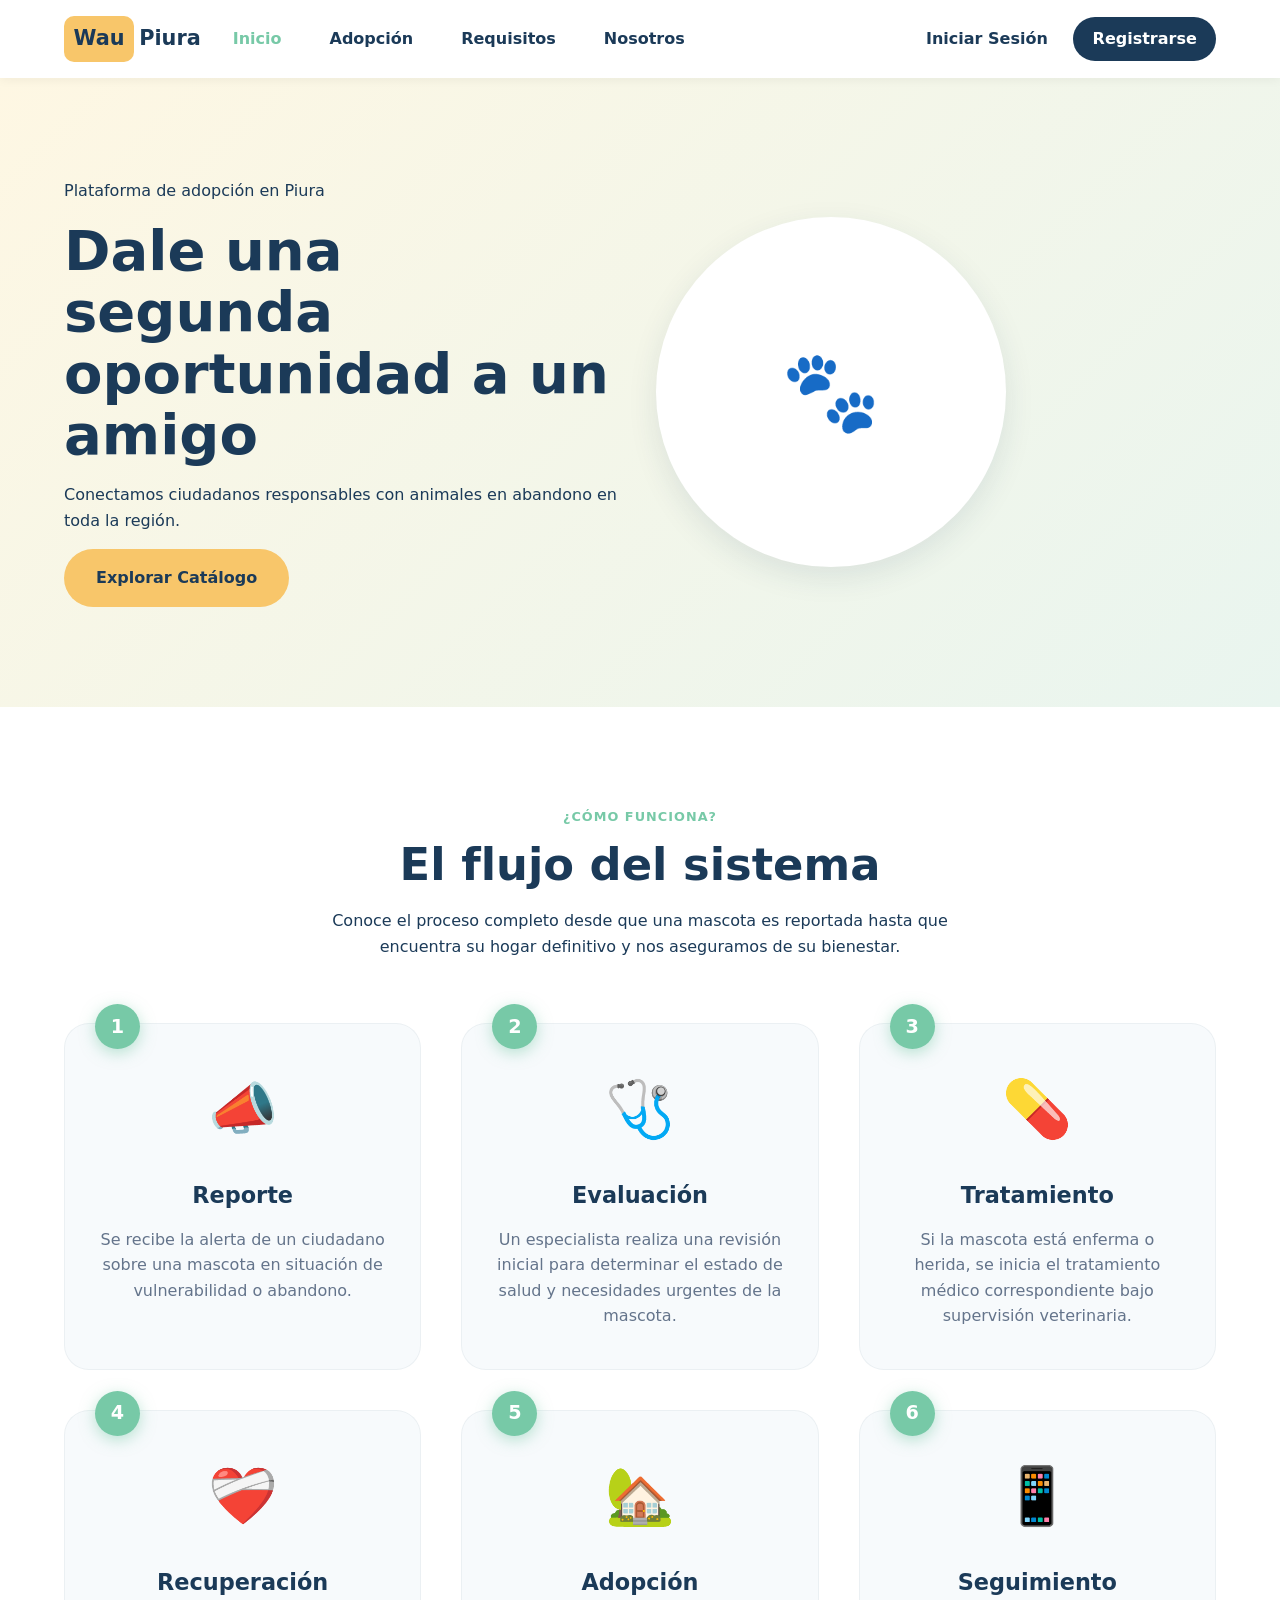
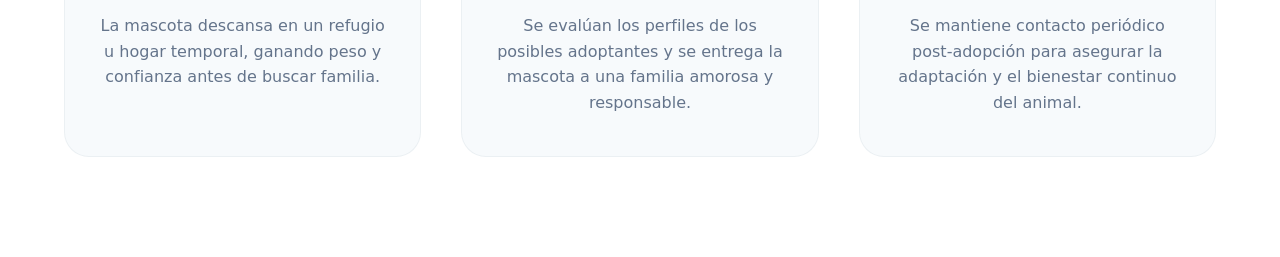
==== views/index.html @ 15f76dcc "agregar sección explicativa del flujo del sistema en la página de inicio" ====
<!DOCTYPE html>
<html lang="es">
<head>
  <meta charset="UTF-8">
  <meta name="viewport" content="width=device-width, initial-scale=1.0">
  <meta name="description" content="WauPiura es la plataforma de adopción de mascotas en Piura. Dale una segunda oportunidad a un amigo y conecta con animales en abandono.">
  <title>Inicio | WauPiura</title>
  <link rel="stylesheet" href="../styles/style.css">
</head>
<body>
  <header>
    <div class="container navbar">
      <div class="nav-left">
        <a href="index.html" class="logo"><span>Wau</span>Piura</a>
        <nav>
          <a href="index.html" class="active-link">Inicio</a>
          <a href="catalogo.html">Adopción</a>
          <a href="requisitos.html">Requisitos</a>
          <a href="nosotros.html">Nosotros</a>
        </nav>
      </div>
      <div class="nav-auth">
        <a href="iniciar-sesion.html" class="btn-login">Iniciar Sesión</a>
        <a href="registro.html" class="btn-register">Registrarse</a>
      </div>
    </div>
  </header>

  <main>
    <section class="hero-carousel">
      <div class="carousel-container">
        <div class="slide active">
          <div class="container slide-content">
            <div class="hero-text">
              <p>Plataforma de adopción en Piura</p>
              <h1>Dale una segunda oportunidad a un amigo</h1>
              <p class="lead">Conectamos ciudadanos responsables con animales en abandono en toda la región.</p>
              <a href="catalogo.html" class="cta-button">Explorar Catálogo</a>
            </div>
            <div class="hero-visual-placeholder">
              <div class="decorative-circle">
                <span style="font-size: 5rem;">🐾</span>
              </div>
            </div>
          </div>
        </div>
      </div>
    </section>

    <section class="workflow-section">
      <div class="container">
        <div class="section-header text-center">
          <p class="eyebrow">¿Cómo funciona?</p>
          <h2>El flujo del sistema</h2>
          <p>Conoce el proceso completo desde que una mascota es reportada hasta que encuentra su hogar definitivo y nos aseguramos de su bienestar.</p>
        </div>

        <div class="workflow-grid">
          <div class="workflow-step">
            <div class="step-number">1</div>
            <div class="step-icon">📣</div>
            <h3>Reporte</h3>
            <p>Se recibe la alerta de un ciudadano sobre una mascota en situación de vulnerabilidad o abandono.</p>
          </div>
          
          <div class="workflow-step">
            <div class="step-number">2</div>
            <div class="step-icon">🩺</div>
            <h3>Evaluación</h3>
            <p>Un especialista realiza una revisión inicial para determinar el estado de salud y necesidades urgentes de la mascota.</p>
          </div>

          <div class="workflow-step">
            <div class="step-number">3</div>
            <div class="step-icon">💊</div>
            <h3>Tratamiento</h3>
            <p>Si la mascota está enferma o herida, se inicia el tratamiento médico correspondiente bajo supervisión veterinaria.</p>
          </div>

          <div class="workflow-step">
            <div class="step-number">4</div>
            <div class="step-icon">❤️‍🩹</div>
            <h3>Recuperación</h3>
            <p>La mascota descansa en un refugio u hogar temporal, ganando peso y confianza antes de buscar familia.</p>
          </div>

          <div class="workflow-step">
            <div class="step-number">5</div>
            <div class="step-icon">🏡</div>
            <h3>Adopción</h3>
            <p>Se evalúan los perfiles de los posibles adoptantes y se entrega la mascota a una familia amorosa y responsable.</p>
          </div>

          <div class="workflow-step">
            <div class="step-number">6</div>
            <div class="step-icon">📱</div>
            <h3>Seguimiento</h3>
            <p>Se mantiene contacto periódico post-adopción para asegurar la adaptación y el bienestar continuo del animal.</p>
          </div>
        </div>
      </div>
    </section>
  </main>
</body>
</html>
---- styles/style.css ----
:root {
  --amarillo-suave: #F8C66A;
  --verde-menta-oscuro: #77C9A7;
  --azul-oscuro: #1B3A58;
  --gris-claro: #F4F4F6;
  --blanco: #FFFFFF;
  --sombra: 0 10px 30px rgba(27, 58, 88, 0.1);
}

* {
  box-sizing: border-box;
  margin: 0;
  padding: 0;
}

body {
  font-family: 'Inter', system-ui, sans-serif;
  color: var(--azul-oscuro);
  line-height: 1.6;
  background-color: #F7FAFC;
}

.container {
  width: min(1200px, 90%);
  margin: 0 auto;
}

/* NAVBAR */

header {
  padding: 1rem 0;
  background: var(--blanco);
  position: sticky;
  top: 0;
  z-index: 100;
  box-shadow: 0 2px 10px rgba(0, 0, 0, 0.05);
}

.navbar,
.nav-left {
  display: flex;
  align-items: center;
  justify-content: space-between;
}

.nav-left {
  gap: 2rem;
}

.logo {
  font-weight: 800;
  font-size: 1.3rem;
  text-decoration: none;
  color: var(--azul-oscuro);
  display: flex;
  align-items: center;
}

.logo span {
  background: var(--amarillo-suave);
  padding: 0.4rem 0.6rem;
  border-radius: 10px;
  margin-right: 5px;
}

nav {
  display: flex;
  gap: 3rem;
}

nav a {
  text-decoration: none;
  color: var(--azul-oscuro);
  font-weight: 600;
  transition: color 0.2s ease;
}

nav a:hover,
.active-link {
  color: var(--verde-menta-oscuro);
}

.nav-auth {
  display: flex;
  gap: 1rem;
}

.btn-login {
  text-decoration: none;
  color: var(--azul-oscuro);
  font-weight: 700;
  padding: 0.6rem;
}

.btn-register {
  text-decoration: none;
  background: var(--azul-oscuro);
  color: var(--blanco);
  padding: 0.6rem 1.2rem;
  border-radius: 50px;
  font-weight: 700;
  border: none;
  cursor: pointer;
}

/* HERO */

.hero-carousel {
  background: linear-gradient(135deg, #FEF7E3 0%, #E9F5EF 100%);
  padding: 100px 0;
}

.slide-content {
  display: grid;
  grid-template-columns: 1fr 1fr;
  align-items: center;
  gap: 2rem;
}

.hero-text h1 {
  font-size: 3.5rem;
  line-height: 1.1;
  margin: 1rem 0;
}

.cta-button {
  display: inline-block;
  background: var(--amarillo-suave);
  color: var(--azul-oscuro);
  padding: 1rem 2rem;
  border-radius: 50px;
  text-decoration: none;
  font-weight: 800;
  margin-top: 1rem;
  border: none;
  cursor: pointer;
}

.decorative-circle {
  width: 350px;
  height: 350px;
  background: var(--blanco);
  border-radius: 50%;
  display: grid;
  place-items: center;
  box-shadow: var(--sombra);
}

/* WORKFLOW */
.workflow-section {
  padding: 100px 0;
  background-color: var(--blanco);
}

.text-center {
  text-align: center;
}

.section-header {
  margin-bottom: 4rem;
  max-width: 650px;
  margin-inline: auto;
}

.section-header h2 {
  font-size: 2.8rem;
  color: var(--azul-oscuro);
  margin-bottom: 1rem;
  line-height: 1.2;
}

.workflow-grid {
  display: grid;
  grid-template-columns: repeat(auto-fit, minmax(300px, 1fr));
  gap: 2.5rem;
}

.workflow-step {
  background: #F7FAFC;
  padding: 2.5rem 2rem;
  border-radius: 25px;
  text-align: center;
  position: relative;
  transition: transform 0.3s ease, box-shadow 0.3s ease;
  border: 1px solid rgba(27, 58, 88, 0.05);
}

.workflow-step:hover {
  transform: translateY(-8px);
  box-shadow: var(--sombra);
  background: var(--blanco);
  border-color: rgba(27, 58, 88, 0.1);
}

.step-number {
  position: absolute;
  top: -20px;
  left: 30px;
  background: var(--verde-menta-oscuro);
  color: var(--blanco);
  font-weight: 900;
  font-size: 1.2rem;
  width: 45px;
  height: 45px;
  border-radius: 50%;
  display: grid;
  place-items: center;
  box-shadow: 0 4px 15px rgba(119, 201, 167, 0.5);
}

.step-icon {
  font-size: 3.5rem;
  margin-bottom: 1.5rem;
}

.workflow-step h3 {
  font-size: 1.4rem;
  color: var(--azul-oscuro);
  margin-bottom: 0.8rem;
}

.workflow-step p {
  color: #64748B;
  font-size: 1rem;
  line-height: 1.6;
}

/* AUTH */

.auth-body {
  display: grid;
  place-items: center;
  min-height: 100vh;
  background: #FEF7E3;
}

.auth-card {
  background: var(--blanco);
  padding: 2.5rem;
  border-radius: 25px;
  box-shadow: var(--sombra);
  width: min(400px, 90%);
  text-align: center;
}

.auth-form {
  display: grid;
  gap: 1rem;
  margin-top: 1.5rem;
}

.auth-input {
  padding: 0.8rem;
  border: 2px solid var(--gris-claro);
  border-radius: 10px;
  outline: none;
}

.auth-input:focus {
  border-color: var(--amarillo-suave);
}

/* NOSOTROS */

.about-section {
  padding: 80px 0;
  background-color: var(--blanco);
}

.about-container {
  display: grid;
  grid-template-columns: 1fr 1fr;
  gap: 4rem;
  align-items: center;
}

.about-content h1 {
  font-size: 3rem;
  color: var(--verde-menta-oscuro);
  margin-bottom: 1.5rem;
  line-height: 1.2;
}

.about-content p {
  font-size: 1.1rem;
  color: var(--azul-oscuro);
  margin-bottom: 1.5rem;
  line-height: 1.8;
}

.about-content h2 {
  font-size: 2rem;
  color: var(--azul-oscuro);
  margin-top: 2rem;
  margin-bottom: 1rem;
}

.about-list {
  list-style-type: none;
}

.about-list li {
  margin-bottom: 1rem;
  position: relative;
  padding-left: 2rem;
  font-size: 1.1rem;
  color: var(--azul-oscuro);
}

.about-list li::before {
  content: '🐾';
  position: absolute;
  left: 0;
  top: 0;
  font-size: 1.1rem;
}

.about-image img {
  width: 100%;
  border-radius: 30px;
  box-shadow: var(--sombra);
  object-fit: cover;
}

/* CATÁLOGO */

.eyebrow {
  color: var(--verde-menta-oscuro);
  font-weight: 800;
  text-transform: uppercase;
  letter-spacing: 0.08em;
  font-size: 0.8rem;
  margin-bottom: 0.7rem;
}

.catalog-hero,
.tracking-hero {
  background: linear-gradient(135deg, #FEF7E3 0%, #E9F5EF 100%);
  padding: 80px 0;
}

.catalog-hero h1,
.tracking-hero h1 {
  font-size: 3rem;
  line-height: 1.1;
  margin-bottom: 1rem;
  color: var(--azul-oscuro);
}

.catalog-hero p,
.tracking-hero p {
  max-width: 760px;
  font-size: 1.1rem;
}

.catalog-section,
.tracking-section {
  padding: 70px 0;
}

.catalog-toolbar {
  display: flex;
  align-items: center;
  justify-content: space-between;
  gap: 2rem;
  margin-bottom: 2rem;
}

.catalog-toolbar h2 {
  font-size: 2rem;
  margin-bottom: 0.3rem;
}

.catalog-summary {
  display: grid;
  grid-template-columns: repeat(auto-fit, minmax(160px, 1fr));
  gap: 1.5rem;
  margin-bottom: 2.5rem;
}

.summary-card {
  background: var(--blanco);
  border-radius: 20px;
  padding: 1.5rem;
  text-align: center;
  box-shadow: var(--sombra);
  border: 1px solid rgba(27, 58, 88, 0.05);
}

.summary-number {
  display: block;
  font-size: 2.5rem;
  font-weight: 800;
  color: var(--verde-menta-oscuro);
  line-height: 1;
  margin-bottom: 0.5rem;
}

.summary-label {
  font-size: 0.85rem;
  color: #64748B;
  font-weight: 700;
  text-transform: uppercase;
  letter-spacing: 0.05em;
}

.catalog-search {
  margin-bottom: 1rem;
  width: 100%;
}

.search-input {
  width: 100%;
  padding: 0.9rem 1.2rem;
  border: 2px solid var(--gris-claro);
  border-radius: 14px;
  font-family: inherit;
  font-size: 1rem;
  outline: none;
  transition: border-color 0.2s ease;
}

.search-input:focus {
  border-color: var(--amarillo-suave);
}

.catalog-filters {
  display: flex;
  flex-wrap: wrap;
  gap: 0.8rem;
  margin-bottom: 2rem;
}

.filter-btn {
  background: var(--blanco);
  border: 1px solid var(--gris-claro);
  color: var(--azul-oscuro);
  padding: 0.5rem 1.2rem;
  border-radius: 50px;
  cursor: pointer;
  font-weight: 600;
  font-size: 0.95rem;
  transition: all 0.2s ease;
  font-family: inherit;
}

.filter-btn:hover {
  background: #E2E8F0;
}

.filter-btn.active-filter {
  background: var(--azul-oscuro);
  color: var(--blanco);
  border-color: var(--azul-oscuro);
}

.pet-grid {
  display: grid;
  grid-template-columns: repeat(2, 1fr);
  gap: 2rem;
}

.no-results {
  text-align: center;
  padding: 4rem 2rem;
  background: var(--blanco);
  border-radius: 28px;
  box-shadow: var(--sombra);
  margin-top: 1rem;
  border: 1px dashed rgba(27, 58, 88, 0.2);
}

.no-results h3 {
  font-size: 1.5rem;
  color: var(--azul-oscuro);
  margin-bottom: 0.5rem;
}

.no-results p {
  color: #64748B;
  font-size: 1rem;
}

.pet-card {
  background: var(--blanco);
  border-radius: 28px;
  box-shadow: var(--sombra);
  overflow: hidden;
  display: grid;
  grid-template-columns: 160px 1fr;
  border: 1px solid rgba(27, 58, 88, 0.08);
}

.pet-image {
  display: grid;
  place-items: center;
  font-size: 4rem;
  min-height: 100%;
}

.pet-dog {
  background: #FFF1C7;
}

.pet-cat {
  background: #E7F7EF;
}

.pet-content {
  padding: 1.5rem;
}

.pet-header {
  display: flex;
  align-items: flex-start;
  justify-content: space-between;
  gap: 1rem;
  margin-bottom: 0.4rem;
}

.pet-header h3 {
  font-size: 1.5rem;
  color: var(--azul-oscuro);
}

.pet-meta {
  color: #64748B;
  font-weight: 700;
  margin-bottom: 0.8rem;
}

.pet-details {
  list-style: none;
  margin: 1rem 0;
  display: grid;
  gap: 0.35rem;
  font-size: 0.95rem;
}

.status-badge {
  display: inline-block;
  padding: 0.35rem 0.75rem;
  border-radius: 999px;
  font-size: 0.78rem;
  font-weight: 800;
  white-space: nowrap;
}

.status-treatment {
  background: #FFE3E3;
  color: #B42318;
}

.status-recovery {
  background: #FFF1C7;
  color: #946200;
}

.status-available {
  background: #D9F2E6;
  color: #13795B;
}

.status-review {
  background: #E8F0FF;
  color: #1D4ED8;
}

.pet-actions {
  display: flex;
  flex-wrap: wrap;
  gap: 0.8rem;
  margin-top: 1.2rem;
}

.btn-primary,
.btn-secondary {
  text-decoration: none;
  border-radius: 999px;
  padding: 0.75rem 1.1rem;
  font-weight: 800;
  font-size: 0.9rem;
  display: inline-block;
}

.btn-primary {
  background: var(--azul-oscuro);
  color: var(--blanco);
}

.btn-secondary {
  background: #F4F4F6;
  color: var(--azul-oscuro);
}

.report-section {
  padding-bottom: 80px;
}

.report-card {
  background: var(--blanco);
  border-radius: 30px;
  padding: 2rem;
  box-shadow: var(--sombra);
  display: grid;
  grid-template-columns: 1fr 1fr;
  gap: 2rem;
}

.report-form {
  display: grid;
  gap: 1rem;
}

.form-row {
  display: grid;
  grid-template-columns: 1fr 1fr;
  gap: 1rem;
}

.report-form input,
.report-form select,
.report-form textarea {
  width: 100%;
  padding: 0.9rem;
  border: 2px solid var(--gris-claro);
  border-radius: 14px;
  font-family: inherit;
  outline: none;
  transition: border-color 0.2s ease;
}

.report-form input.input-error,
.report-form select.input-error,
.report-form textarea.input-error {
  border-color: #B42318;
}

.report-form textarea {
  min-height: 120px;
  resize: vertical;
}

.report-form input:focus,
.report-form select:focus,
.report-form textarea:focus {
  border-color: var(--amarillo-suave);
}

/* SEGUIMIENTO */

.tracking-header {
  display: grid;
  grid-template-columns: 1.5fr 0.8fr;
  gap: 2rem;
  align-items: center;
}

.tracking-summary {
  background: var(--blanco);
  border-radius: 30px;
  box-shadow: var(--sombra);
  padding: 2rem;
  text-align: center;
}

.pet-avatar {
  display: grid;
  place-items: center;
  width: 90px;
  height: 90px;
  background: #FFF1C7;
  border-radius: 50%;
  font-size: 3rem;
  margin: 0 auto 1rem;
}

.tracking-summary h2 {
  font-size: 2rem;
  margin-bottom: 0.4rem;
}

.tracking-grid {
  display: grid;
  grid-template-columns: repeat(2, 1fr);
  gap: 2rem;
}

.info-card,
.timeline-card,
.notes-card {
  background: var(--blanco);
  border-radius: 28px;
  box-shadow: var(--sombra);
  padding: 2rem;
  border: 1px solid rgba(27, 58, 88, 0.08);
}

.info-card h3,
.timeline-card h3,
.notes-card h3 {
  font-size: 1.5rem;
  margin-bottom: 1rem;
}

.info-list {
  list-style: none;
  display: grid;
  gap: 0.7rem;
}

.timeline-card {
  margin-top: 2rem;
}

.timeline {
  position: relative;
  display: grid;
  gap: 1.5rem;
  margin-top: 1.5rem;
}

.timeline::before {
  content: "";
  position: absolute;
  left: 13px;
  top: 5px;
  bottom: 5px;
  width: 3px;
  background: #E2E8F0;
}

.timeline-item {
  position: relative;
  padding-left: 2.7rem;
}

.timeline-dot {
  position: absolute;
  left: 2px;
  top: 4px;
  width: 24px;
  height: 24px;
  border-radius: 50%;
  background: #CBD5E0;
  border: 4px solid var(--blanco);
  box-shadow: 0 0 0 2px #E2E8F0;
}

.timeline-item.completed .timeline-dot {
  background: var(--verde-menta-oscuro);
}

.timeline-item.active .timeline-dot {
  background: var(--amarillo-suave);
}

.timeline-item.pending {
  opacity: 0.75;
}

.timeline-item h4 {
  font-size: 1.1rem;
  margin-bottom: 0.25rem;
}

.timeline-item small {
  color: #64748B;
  font-weight: 700;
}

.notes-card {
  margin-top: 2rem;
}

/* RESPONSIVE */

@media (max-width: 900px) {
  .about-container,
  .tracking-header,
  .report-card {
    grid-template-columns: 1fr;
    text-align: center;
  }

  .about-list li {
    text-align: left;
  }

  .catalog-toolbar {
    display: grid;
    grid-template-columns: 1fr;
    align-items: flex-start;
  }

  .pet-grid,
  .tracking-grid {
    grid-template-columns: 1fr;
  }

  .pet-card {
    grid-template-columns: 1fr;
  }

  .pet-image {
    min-height: 160px;
  }

  .catalog-hero h1,
  .tracking-hero h1 {
    font-size: 2.3rem;
  }
}

@media (max-width: 768px) {
  .slide-content {
    grid-template-columns: 1fr;
    text-align: center;
  }

  .decorative-circle {
    display: none;
  }

  .nav-auth {
    display: none;
  }

  nav {
    gap: 1.2rem;
  }
}

@media (max-width: 600px) {
  .navbar,
  .nav-left {
    align-items: flex-start;
  }

  .nav-left {
    flex-direction: column;
    gap: 1rem;
  }

  nav {
    flex-wrap: wrap;
  }

  .pet-header {
    flex-direction: column;
  }

  .report-card,
  .info-card,
  .timeline-card,
  .notes-card,
  .tracking-summary {
    padding: 1.5rem;
  }

  .hero-text h1 {
    font-size: 2.5rem;
  }

  .form-row {
    grid-template-columns: 1fr;
  }
}
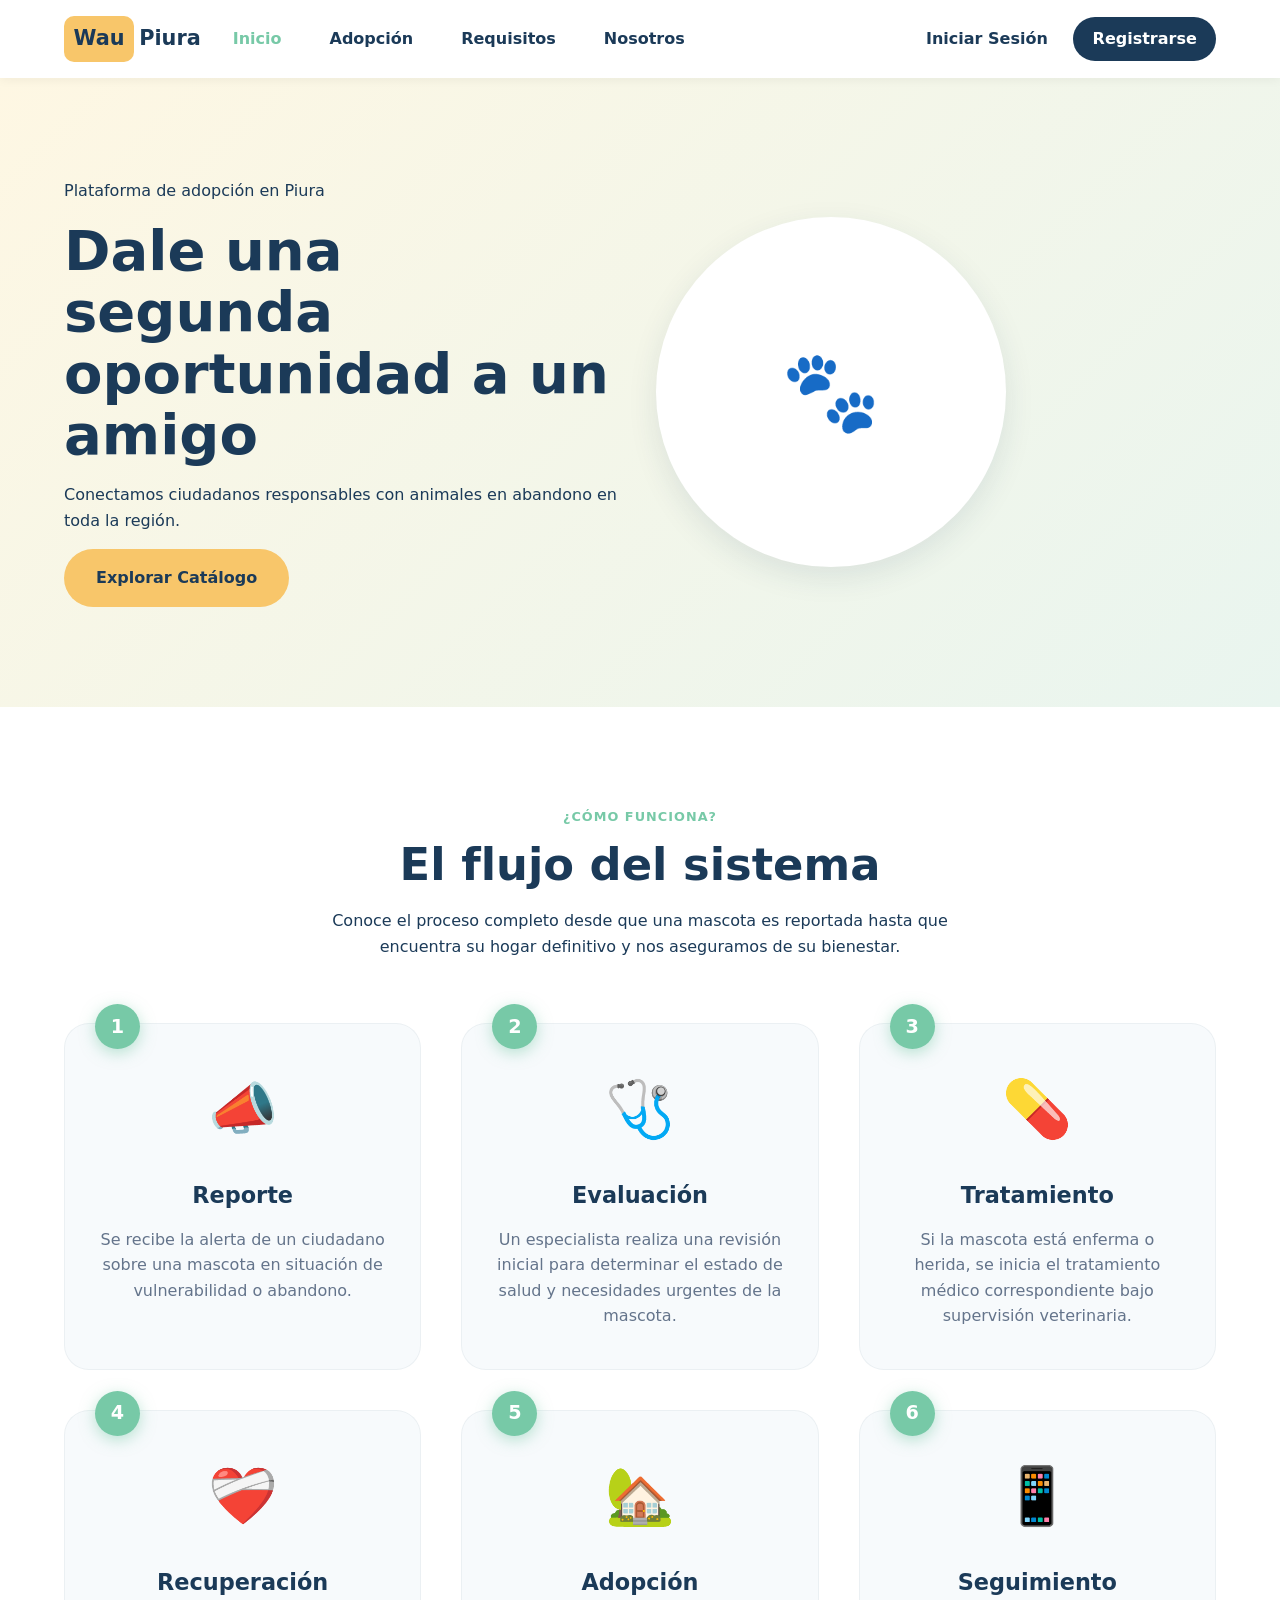
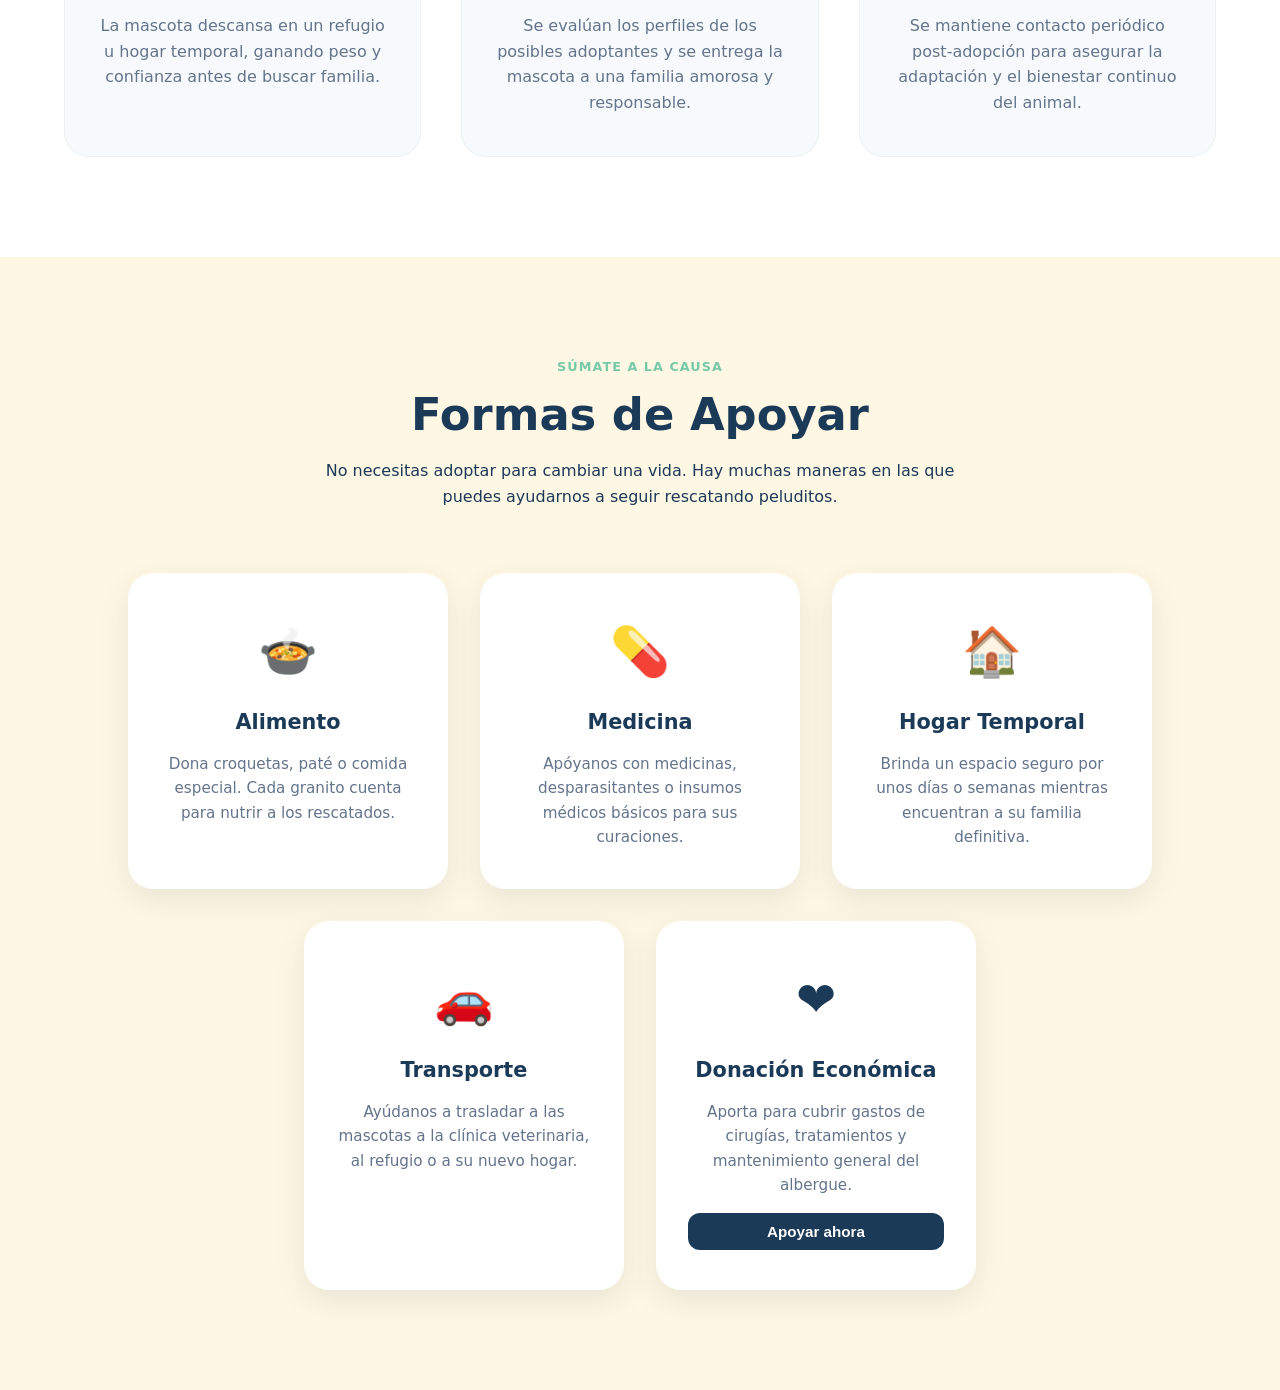
==== commit bcb9869e: "gregar sección visual de formas de apoyar sin pasarela de pagos" ====
--- a/views/index.html
+++ b/views/index.html
@@ -100,6 +100,49 @@
         </div>
       </div>
     </section>
+
+    <section class="support-section">
+      <div class="container">
+        <div class="section-header text-center">
+          <p class="eyebrow">Súmate a la causa</p>
+          <h2>Formas de Apoyar</h2>
+          <p>No necesitas adoptar para cambiar una vida. Hay muchas maneras en las que puedes ayudarnos a seguir rescatando peluditos.</p>
+        </div>
+
+        <div class="support-grid">
+          <div class="support-card">
+            <div class="support-icon">🍲</div>
+            <h3>Alimento</h3>
+            <p>Dona croquetas, paté o comida especial. Cada granito cuenta para nutrir a los rescatados.</p>
+          </div>
+
+          <div class="support-card">
+            <div class="support-icon">💊</div>
+            <h3>Medicina</h3>
+            <p>Apóyanos con medicinas, desparasitantes o insumos médicos básicos para sus curaciones.</p>
+          </div>
+
+          <div class="support-card">
+            <div class="support-icon">🏠</div>
+            <h3>Hogar Temporal</h3>
+            <p>Brinda un espacio seguro por unos días o semanas mientras encuentran a su familia definitiva.</p>
+          </div>
+
+          <div class="support-card">
+            <div class="support-icon">🚗</div>
+            <h3>Transporte</h3>
+            <p>Ayúdanos a trasladar a las mascotas a la clínica veterinaria, al refugio o a su nuevo hogar.</p>
+          </div>
+
+          <div class="support-card">
+            <div class="support-icon">❤️</div>
+            <h3>Donación Económica</h3>
+            <p>Aporta para cubrir gastos de cirugías, tratamientos y mantenimiento general del albergue.</p>
+            <button class="btn-register" style="margin-top: 1rem; width: 100%; border-radius: 12px; font-size: 0.95rem;" onclick="alert('Gracias por tu intención de apoyar. Esta es una demostración visual sin pasarela de pagos conectada.')">Apoyar ahora</button>
+          </div>
+        </div>
+      </div>
+    </section>
   </main>
 </body>
 </html>
--- a/styles/style.css
+++ b/styles/style.css
@@ -225,6 +225,50 @@
   line-height: 1.6;
 }
 
+/* SUPPORT SECTION */
+.support-section {
+  padding: 100px 0;
+  background-color: #FEF7E3;
+}
+
+.support-grid {
+  display: flex;
+  flex-wrap: wrap;
+  justify-content: center;
+  gap: 2rem;
+}
+
+.support-card {
+  width: min(320px, 100%);
+  background: var(--blanco);
+  padding: 2.5rem 2rem;
+  border-radius: 25px;
+  text-align: center;
+  box-shadow: var(--sombra);
+  transition: transform 0.3s ease;
+}
+
+.support-card:hover {
+  transform: translateY(-8px);
+}
+
+.support-icon {
+  font-size: 3rem;
+  margin-bottom: 1rem;
+}
+
+.support-card h3 {
+  color: var(--azul-oscuro);
+  font-size: 1.3rem;
+  margin-bottom: 0.8rem;
+}
+
+.support-card p {
+  color: #64748B;
+  font-size: 0.95rem;
+  line-height: 1.6;
+}
+
 /* AUTH */
 
 .auth-body {
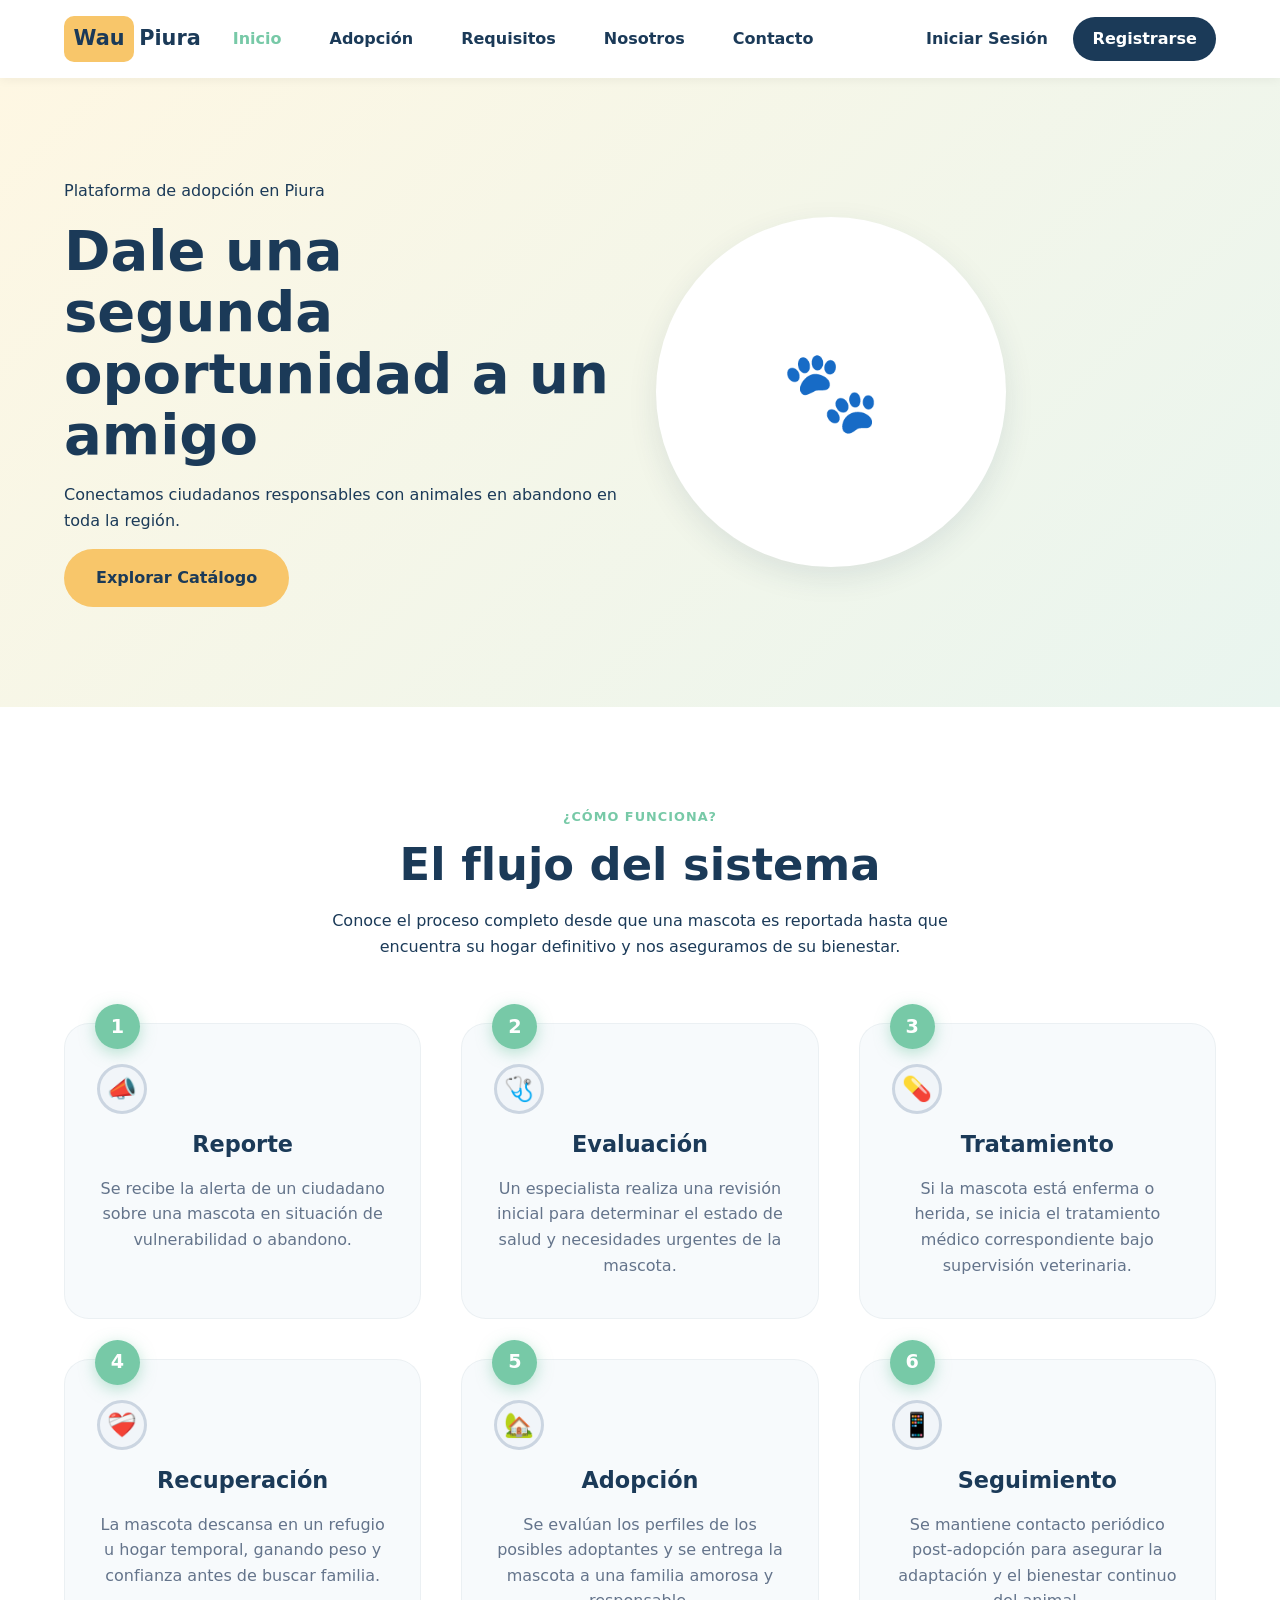
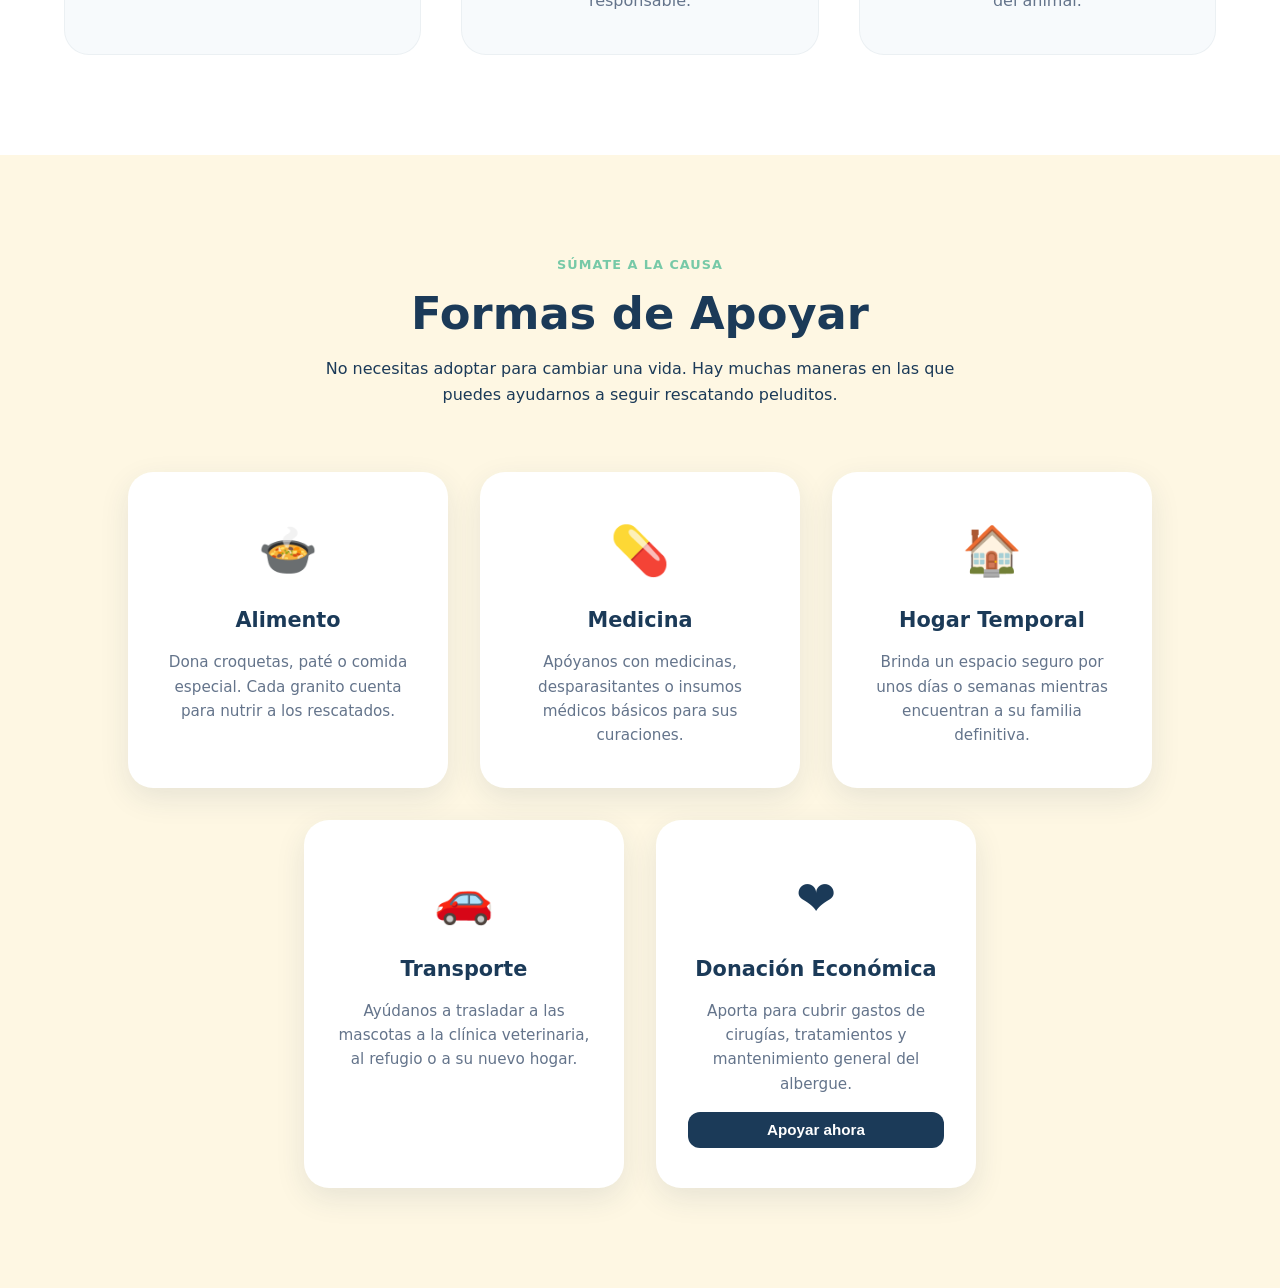
==== commit b94fb7b8: "crear página de contacto y voluntariado e integrarla al menú" ====
--- a/views/index.html
+++ b/views/index.html
@@ -17,6 +17,7 @@
           <a href="catalogo.html">Adopción</a>
           <a href="requisitos.html">Requisitos</a>
           <a href="nosotros.html">Nosotros</a>
+          <a href="contacto.html">Contacto</a>
         </nav>
       </div>
       <div class="nav-auth">
--- a/styles/style.css
+++ b/styles/style.css
@@ -269,6 +269,160 @@
   line-height: 1.6;
 }
 
+/* PROGRESS STEPPER */
+.progress-stepper {
+  display: flex;
+  align-items: flex-start;
+  justify-content: space-between;
+  margin: 0 0 3rem 0;
+  padding: 2.5rem 1rem 1.5rem;
+  background: var(--blanco);
+  border-radius: 20px;
+  box-shadow: var(--sombra);
+  overflow-x: auto;
+}
+
+.progress-stepper::-webkit-scrollbar {
+  height: 6px;
+}
+.progress-stepper::-webkit-scrollbar-thumb {
+  background: #E2E8F0;
+  border-radius: 4px;
+}
+
+.step {
+  display: flex;
+  flex-direction: column;
+  align-items: center;
+  min-width: 90px;
+  opacity: 0.4;
+  transition: opacity 0.3s;
+}
+
+.step.completed, .step.active {
+  opacity: 1;
+}
+
+.step-icon {
+  width: 50px;
+  height: 50px;
+  border-radius: 50%;
+  background: #F1F5F9;
+  border: 3px solid #CBD5E1;
+  display: grid;
+  place-items: center;
+  font-size: 1.5rem;
+  margin-bottom: 0.8rem;
+  z-index: 2;
+  position: relative;
+  transition: all 0.3s ease;
+}
+
+.step.completed .step-icon {
+  background: var(--verde-menta-oscuro);
+  border-color: var(--verde-menta-oscuro);
+  color: var(--blanco);
+}
+
+.step.active .step-icon {
+  border-color: var(--amarillo);
+  background: var(--blanco);
+  box-shadow: 0 0 0 6px rgba(245, 158, 11, 0.15);
+}
+
+.step-label {
+  font-size: 0.85rem;
+  font-weight: 700;
+  color: var(--azul-oscuro);
+  text-align: center;
+}
+
+.step-line {
+  flex: 1;
+  height: 4px;
+  background: #E2E8F0;
+  margin-top: 23px;
+  min-width: 30px;
+  border-radius: 2px;
+}
+
+.step-line.completed {
+  background: var(--verde-menta-oscuro);
+}
+
+/* FAQ SECTION */
+.faq-grid {
+  max-width: 800px;
+  margin: 0 auto;
+  display: flex;
+  flex-direction: column;
+  gap: 1.2rem;
+}
+
+.faq-item {
+  background: var(--blanco);
+  border-radius: 18px;
+  box-shadow: 0 4px 6px rgba(27, 58, 88, 0.03);
+  border: 1px solid rgba(27, 58, 88, 0.08);
+  overflow: hidden;
+  transition: box-shadow 0.3s;
+}
+
+.faq-item:hover {
+  box-shadow: var(--sombra);
+}
+
+.faq-item summary {
+  padding: 1.5rem 1.8rem;
+  font-weight: 700;
+  font-size: 1.1rem;
+  color: var(--azul-oscuro);
+  cursor: pointer;
+  list-style: none; /* remove default arrow */
+  display: flex;
+  justify-content: space-between;
+  align-items: center;
+  user-select: none;
+}
+
+.faq-item summary::-webkit-details-marker {
+  display: none;
+}
+
+.faq-item summary::after {
+  content: '+';
+  font-size: 1.8rem;
+  font-weight: 400;
+  color: var(--verde-menta-oscuro);
+  transition: transform 0.3s;
+  line-height: 1;
+}
+
+.faq-item[open] summary::after {
+  content: '−';
+  transform: rotate(180deg);
+}
+
+.faq-item[open] summary {
+  padding-bottom: 1rem;
+}
+
+.faq-content {
+  padding: 0 1.8rem 1.5rem;
+  color: #64748B;
+  line-height: 1.7;
+}
+
+.faq-content p {
+  margin: 0;
+}
+
+.faq-content a {
+  color: var(--verde-menta-oscuro);
+  font-weight: 600;
+  text-decoration: none;
+}
+
 /* AUTH */
 
 .auth-body {
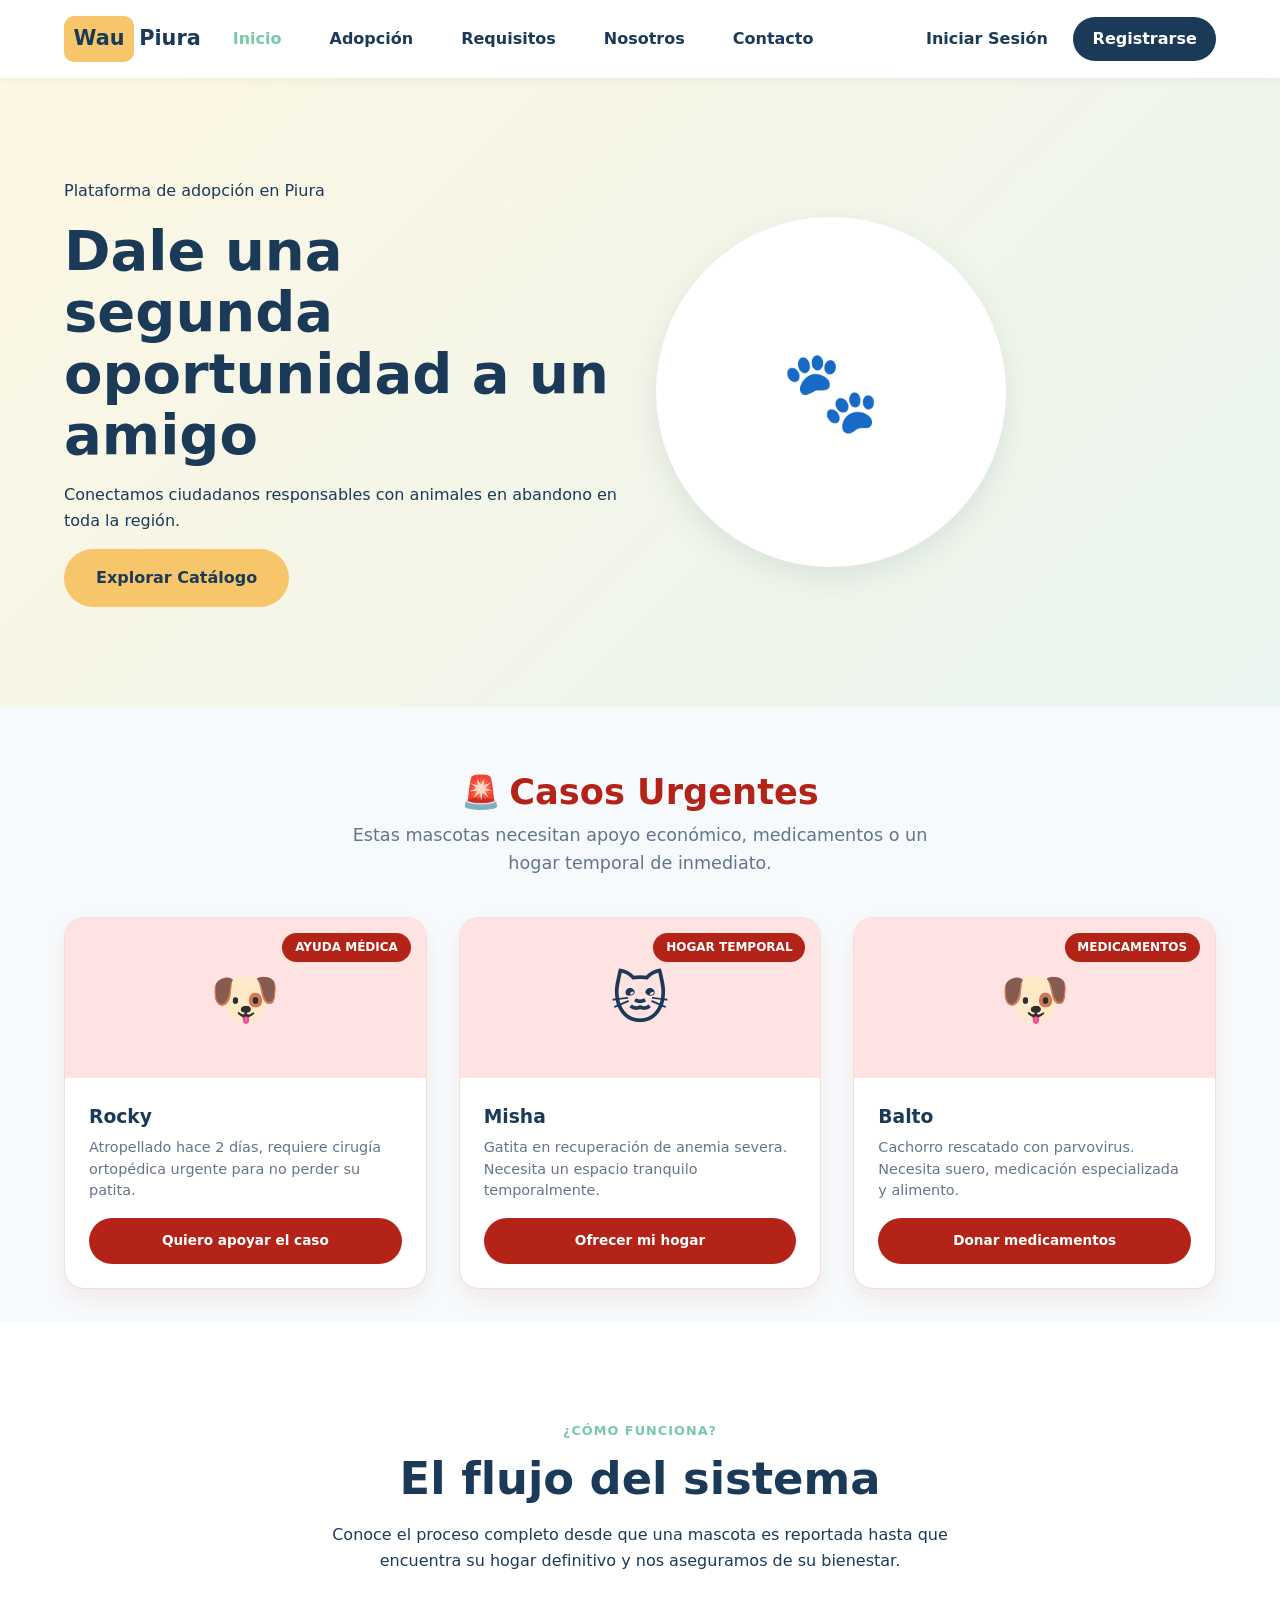
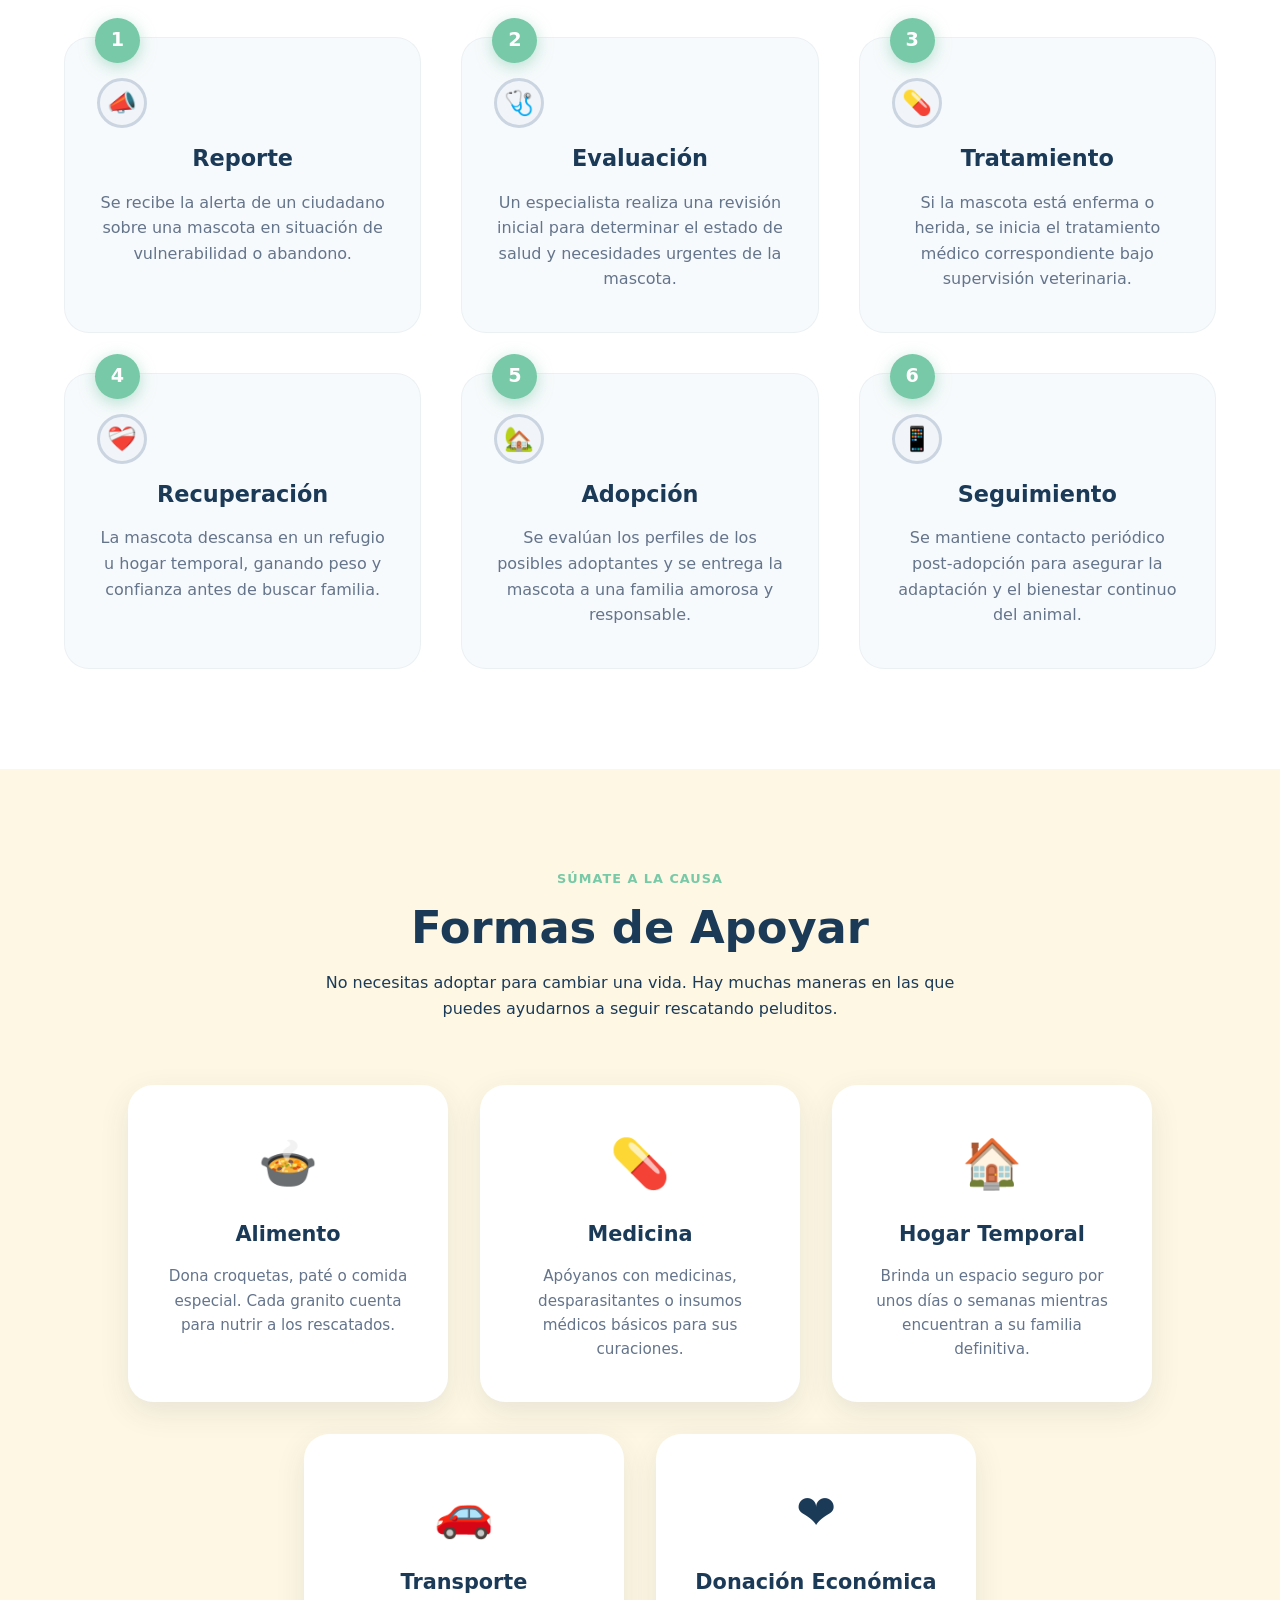
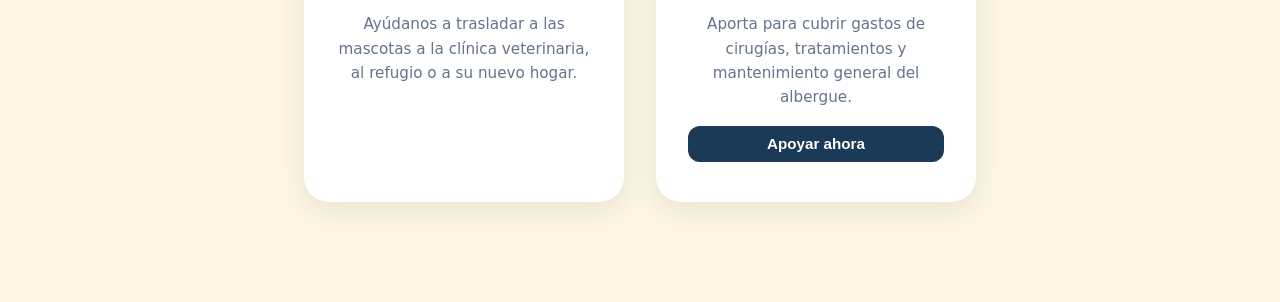
==== commit 143722dd: "agregar sección visual de Casos Urgentes en el inicio" ====
--- a/views/index.html
+++ b/views/index.html
@@ -43,6 +43,53 @@
                 <span style="font-size: 5rem;">🐾</span>
               </div>
             </div>
+          </div>
+        </div>
+      </div>
+    </section>
+
+    <section class="urgent-cases-section container" style="margin-top: 4rem; margin-bottom: 2rem;">
+      <div class="section-header text-center" style="margin-bottom: 2.5rem;">
+        <h2 style="font-size: 2.2rem; color: #B42318; display: flex; align-items: center; justify-content: center; gap: 0.5rem; margin-bottom: 0.5rem;">
+          <span style="font-size: 2rem;">🚨</span> Casos Urgentes
+        </h2>
+        <p style="color: #64748B; font-size: 1.1rem; max-width: 600px; margin: 0 auto;">Estas mascotas necesitan apoyo económico, medicamentos o un hogar temporal de inmediato.</p>
+      </div>
+
+      <div class="urgent-grid">
+        <div class="urgent-card">
+          <div class="urgent-image">
+            <span style="font-size: 3.5rem;">🐶</span>
+            <div class="urgent-badge">Ayuda médica</div>
+          </div>
+          <div class="urgent-content">
+            <h3 style="color: var(--azul-oscuro); margin-bottom: 0.3rem;">Rocky</h3>
+            <p style="color: #64748B; font-size: 0.9rem; margin-bottom: 1rem; line-height: 1.5;">Atropellado hace 2 días, requiere cirugía ortopédica urgente para no perder su patita.</p>
+            <a href="contacto.html" class="btn-primary" style="background: #B42318; width: 100%; text-align: center; font-size: 0.85rem;">Quiero apoyar el caso</a>
+          </div>
+        </div>
+
+        <div class="urgent-card">
+          <div class="urgent-image">
+            <span style="font-size: 3.5rem;">🐱</span>
+            <div class="urgent-badge">Hogar temporal</div>
+          </div>
+          <div class="urgent-content">
+            <h3 style="color: var(--azul-oscuro); margin-bottom: 0.3rem;">Misha</h3>
+            <p style="color: #64748B; font-size: 0.9rem; margin-bottom: 1rem; line-height: 1.5;">Gatita en recuperación de anemia severa. Necesita un espacio tranquilo temporalmente.</p>
+            <a href="contacto.html" class="btn-primary" style="background: #B42318; width: 100%; text-align: center; font-size: 0.85rem;">Ofrecer mi hogar</a>
+          </div>
+        </div>
+
+        <div class="urgent-card">
+          <div class="urgent-image">
+            <span style="font-size: 3.5rem;">🐶</span>
+            <div class="urgent-badge">Medicamentos</div>
+          </div>
+          <div class="urgent-content">
+            <h3 style="color: var(--azul-oscuro); margin-bottom: 0.3rem;">Balto</h3>
+            <p style="color: #64748B; font-size: 0.9rem; margin-bottom: 1rem; line-height: 1.5;">Cachorro rescatado con parvovirus. Necesita suero, medicación especializada y alimento.</p>
+            <a href="contacto.html" class="btn-primary" style="background: #B42318; width: 100%; text-align: center; font-size: 0.85rem;">Donar medicamentos</a>
           </div>
         </div>
       </div>
--- a/styles/style.css
+++ b/styles/style.css
@@ -1,3 +1,4 @@
+/* ================= CSS VARIABLES & RESET ================= */
 :root {
   --amarillo-suave: #F8C66A;
   --verde-menta-oscuro: #77C9A7;
@@ -25,8 +26,56 @@
   margin: 0 auto;
 }
 
-/* NAVBAR */
-
+/* ================= TYPOGRAPHY & UTILITIES ================= */
+.text-center {
+  text-align: center;
+}
+
+.eyebrow {
+  color: var(--verde-menta-oscuro);
+  font-weight: 800;
+  text-transform: uppercase;
+  letter-spacing: 0.08em;
+  font-size: 0.8rem;
+  margin-bottom: 0.7rem;
+}
+
+.btn-primary,
+.btn-secondary {
+  text-decoration: none;
+  border-radius: 999px;
+  padding: 0.75rem 1.1rem;
+  font-weight: 800;
+  font-size: 0.9rem;
+  display: inline-block;
+}
+
+.btn-primary {
+  background: var(--azul-oscuro);
+  color: var(--blanco);
+}
+
+.btn-secondary {
+  background: #F4F4F6;
+  color: var(--azul-oscuro);
+}
+
+.cta-button {
+  display: inline-block;
+  background: var(--amarillo-suave);
+  color: var(--azul-oscuro);
+  padding: 1rem 2rem;
+  border-radius: 50px;
+  text-decoration: none;
+  font-weight: 800;
+  margin-top: 1rem;
+  border: none;
+  cursor: pointer;
+}
+
+/* ================= GLOBAL COMPONENTS ================= */
+
+/* Navbar */
 header {
   padding: 1rem 0;
   background: var(--blanco);
@@ -103,8 +152,77 @@
   cursor: pointer;
 }
 
-/* HERO */
-
+/* Forms & Cards */
+.report-section {
+  padding-bottom: 80px;
+}
+
+.report-card {
+  background: var(--blanco);
+  border-radius: 30px;
+  padding: 2rem;
+  box-shadow: var(--sombra);
+  display: grid;
+  grid-template-columns: 1fr 1fr;
+  gap: 2rem;
+}
+
+.report-form {
+  display: grid;
+  gap: 1rem;
+}
+
+.form-row {
+  display: grid;
+  grid-template-columns: 1fr 1fr;
+  gap: 1rem;
+}
+
+.report-form input,
+.report-form select,
+.report-form textarea {
+  width: 100%;
+  padding: 0.9rem;
+  border: 2px solid var(--gris-claro);
+  border-radius: 14px;
+  font-family: inherit;
+  outline: none;
+  transition: border-color 0.2s ease;
+}
+
+.report-form input.input-error,
+.report-form select.input-error,
+.report-form textarea.input-error {
+  border-color: #B42318;
+}
+
+.report-form textarea {
+  min-height: 120px;
+  resize: vertical;
+}
+
+.report-form input:focus,
+.report-form select:focus,
+.report-form textarea:focus {
+  border-color: var(--amarillo-suave);
+}
+
+/* Status Badges */
+.status-badge {
+  display: inline-block;
+  padding: 0.35rem 0.75rem;
+  border-radius: 999px;
+  font-size: 0.78rem;
+  font-weight: 800;
+  white-space: nowrap;
+}
+.status-treatment { background: #FFE3E3; color: #B42318; }
+.status-recovery { background: #FFF1C7; color: #946200; }
+.status-available { background: #D9F2E6; color: #13795B; }
+.status-review { background: #E8F0FF; color: #1D4ED8; }
+
+
+/* ================= PAGE: INICIO ================= */
 .hero-carousel {
   background: linear-gradient(135deg, #FEF7E3 0%, #E9F5EF 100%);
   padding: 100px 0;
@@ -123,19 +241,6 @@
   margin: 1rem 0;
 }
 
-.cta-button {
-  display: inline-block;
-  background: var(--amarillo-suave);
-  color: var(--azul-oscuro);
-  padding: 1rem 2rem;
-  border-radius: 50px;
-  text-decoration: none;
-  font-weight: 800;
-  margin-top: 1rem;
-  border: none;
-  cursor: pointer;
-}
-
 .decorative-circle {
   width: 350px;
   height: 350px;
@@ -146,14 +251,54 @@
   box-shadow: var(--sombra);
 }
 
-/* WORKFLOW */
+.urgent-grid {
+  display: grid;
+  grid-template-columns: repeat(auto-fit, minmax(300px, 1fr));
+  gap: 2rem;
+}
+
+.urgent-card {
+  background: var(--blanco);
+  border-radius: 20px;
+  overflow: hidden;
+  box-shadow: 0 10px 20px rgba(180, 35, 24, 0.08);
+  border: 1px solid rgba(180, 35, 24, 0.15);
+  transition: transform 0.3s ease;
+}
+
+.urgent-card:hover {
+  transform: translateY(-5px);
+  box-shadow: 0 15px 30px rgba(180, 35, 24, 0.12);
+}
+
+.urgent-image {
+  background: #FFE3E3;
+  height: 160px;
+  display: grid;
+  place-items: center;
+  position: relative;
+}
+
+.urgent-badge {
+  position: absolute;
+  top: 15px;
+  right: 15px;
+  background: #B42318;
+  color: var(--blanco);
+  font-size: 0.75rem;
+  font-weight: 800;
+  padding: 0.3rem 0.8rem;
+  border-radius: 50px;
+  text-transform: uppercase;
+}
+
+.urgent-content {
+  padding: 1.5rem;
+}
+
 .workflow-section {
   padding: 100px 0;
   background-color: var(--blanco);
-}
-
-.text-center {
-  text-align: center;
 }
 
 .section-header {
@@ -225,7 +370,6 @@
   line-height: 1.6;
 }
 
-/* SUPPORT SECTION */
 .support-section {
   padding: 100px 0;
   background-color: #FEF7E3;
@@ -269,268 +413,8 @@
   line-height: 1.6;
 }
 
-/* PROGRESS STEPPER */
-.progress-stepper {
-  display: flex;
-  align-items: flex-start;
-  justify-content: space-between;
-  margin: 0 0 3rem 0;
-  padding: 2.5rem 1rem 1.5rem;
-  background: var(--blanco);
-  border-radius: 20px;
-  box-shadow: var(--sombra);
-  overflow-x: auto;
-}
-
-.progress-stepper::-webkit-scrollbar {
-  height: 6px;
-}
-.progress-stepper::-webkit-scrollbar-thumb {
-  background: #E2E8F0;
-  border-radius: 4px;
-}
-
-.step {
-  display: flex;
-  flex-direction: column;
-  align-items: center;
-  min-width: 90px;
-  opacity: 0.4;
-  transition: opacity 0.3s;
-}
-
-.step.completed, .step.active {
-  opacity: 1;
-}
-
-.step-icon {
-  width: 50px;
-  height: 50px;
-  border-radius: 50%;
-  background: #F1F5F9;
-  border: 3px solid #CBD5E1;
-  display: grid;
-  place-items: center;
-  font-size: 1.5rem;
-  margin-bottom: 0.8rem;
-  z-index: 2;
-  position: relative;
-  transition: all 0.3s ease;
-}
-
-.step.completed .step-icon {
-  background: var(--verde-menta-oscuro);
-  border-color: var(--verde-menta-oscuro);
-  color: var(--blanco);
-}
-
-.step.active .step-icon {
-  border-color: var(--amarillo);
-  background: var(--blanco);
-  box-shadow: 0 0 0 6px rgba(245, 158, 11, 0.15);
-}
-
-.step-label {
-  font-size: 0.85rem;
-  font-weight: 700;
-  color: var(--azul-oscuro);
-  text-align: center;
-}
-
-.step-line {
-  flex: 1;
-  height: 4px;
-  background: #E2E8F0;
-  margin-top: 23px;
-  min-width: 30px;
-  border-radius: 2px;
-}
-
-.step-line.completed {
-  background: var(--verde-menta-oscuro);
-}
-
-/* FAQ SECTION */
-.faq-grid {
-  max-width: 800px;
-  margin: 0 auto;
-  display: flex;
-  flex-direction: column;
-  gap: 1.2rem;
-}
-
-.faq-item {
-  background: var(--blanco);
-  border-radius: 18px;
-  box-shadow: 0 4px 6px rgba(27, 58, 88, 0.03);
-  border: 1px solid rgba(27, 58, 88, 0.08);
-  overflow: hidden;
-  transition: box-shadow 0.3s;
-}
-
-.faq-item:hover {
-  box-shadow: var(--sombra);
-}
-
-.faq-item summary {
-  padding: 1.5rem 1.8rem;
-  font-weight: 700;
-  font-size: 1.1rem;
-  color: var(--azul-oscuro);
-  cursor: pointer;
-  list-style: none; /* remove default arrow */
-  display: flex;
-  justify-content: space-between;
-  align-items: center;
-  user-select: none;
-}
-
-.faq-item summary::-webkit-details-marker {
-  display: none;
-}
-
-.faq-item summary::after {
-  content: '+';
-  font-size: 1.8rem;
-  font-weight: 400;
-  color: var(--verde-menta-oscuro);
-  transition: transform 0.3s;
-  line-height: 1;
-}
-
-.faq-item[open] summary::after {
-  content: '−';
-  transform: rotate(180deg);
-}
-
-.faq-item[open] summary {
-  padding-bottom: 1rem;
-}
-
-.faq-content {
-  padding: 0 1.8rem 1.5rem;
-  color: #64748B;
-  line-height: 1.7;
-}
-
-.faq-content p {
-  margin: 0;
-}
-
-.faq-content a {
-  color: var(--verde-menta-oscuro);
-  font-weight: 600;
-  text-decoration: none;
-}
-
-/* AUTH */
-
-.auth-body {
-  display: grid;
-  place-items: center;
-  min-height: 100vh;
-  background: #FEF7E3;
-}
-
-.auth-card {
-  background: var(--blanco);
-  padding: 2.5rem;
-  border-radius: 25px;
-  box-shadow: var(--sombra);
-  width: min(400px, 90%);
-  text-align: center;
-}
-
-.auth-form {
-  display: grid;
-  gap: 1rem;
-  margin-top: 1.5rem;
-}
-
-.auth-input {
-  padding: 0.8rem;
-  border: 2px solid var(--gris-claro);
-  border-radius: 10px;
-  outline: none;
-}
-
-.auth-input:focus {
-  border-color: var(--amarillo-suave);
-}
-
-/* NOSOTROS */
-
-.about-section {
-  padding: 80px 0;
-  background-color: var(--blanco);
-}
-
-.about-container {
-  display: grid;
-  grid-template-columns: 1fr 1fr;
-  gap: 4rem;
-  align-items: center;
-}
-
-.about-content h1 {
-  font-size: 3rem;
-  color: var(--verde-menta-oscuro);
-  margin-bottom: 1.5rem;
-  line-height: 1.2;
-}
-
-.about-content p {
-  font-size: 1.1rem;
-  color: var(--azul-oscuro);
-  margin-bottom: 1.5rem;
-  line-height: 1.8;
-}
-
-.about-content h2 {
-  font-size: 2rem;
-  color: var(--azul-oscuro);
-  margin-top: 2rem;
-  margin-bottom: 1rem;
-}
-
-.about-list {
-  list-style-type: none;
-}
-
-.about-list li {
-  margin-bottom: 1rem;
-  position: relative;
-  padding-left: 2rem;
-  font-size: 1.1rem;
-  color: var(--azul-oscuro);
-}
-
-.about-list li::before {
-  content: '🐾';
-  position: absolute;
-  left: 0;
-  top: 0;
-  font-size: 1.1rem;
-}
-
-.about-image img {
-  width: 100%;
-  border-radius: 30px;
-  box-shadow: var(--sombra);
-  object-fit: cover;
-}
-
-/* CATÁLOGO */
-
-.eyebrow {
-  color: var(--verde-menta-oscuro);
-  font-weight: 800;
-  text-transform: uppercase;
-  letter-spacing: 0.08em;
-  font-size: 0.8rem;
-  margin-bottom: 0.7rem;
-}
-
+
+/* ================= PAGE: CATÁLOGO ================= */
 .catalog-hero,
 .tracking-hero {
   background: linear-gradient(135deg, #FEF7E3 0%, #E9F5EF 100%);
@@ -696,13 +580,8 @@
   min-height: 100%;
 }
 
-.pet-dog {
-  background: #FFF1C7;
-}
-
-.pet-cat {
-  background: #E7F7EF;
-}
+.pet-dog { background: #FFF1C7; }
+.pet-cat { background: #E7F7EF; }
 
 .pet-content {
   padding: 1.5rem;
@@ -735,35 +614,6 @@
   font-size: 0.95rem;
 }
 
-.status-badge {
-  display: inline-block;
-  padding: 0.35rem 0.75rem;
-  border-radius: 999px;
-  font-size: 0.78rem;
-  font-weight: 800;
-  white-space: nowrap;
-}
-
-.status-treatment {
-  background: #FFE3E3;
-  color: #B42318;
-}
-
-.status-recovery {
-  background: #FFF1C7;
-  color: #946200;
-}
-
-.status-available {
-  background: #D9F2E6;
-  color: #13795B;
-}
-
-.status-review {
-  background: #E8F0FF;
-  color: #1D4ED8;
-}
-
 .pet-actions {
   display: flex;
   flex-wrap: wrap;
@@ -771,82 +621,8 @@
   margin-top: 1.2rem;
 }
 
-.btn-primary,
-.btn-secondary {
-  text-decoration: none;
-  border-radius: 999px;
-  padding: 0.75rem 1.1rem;
-  font-weight: 800;
-  font-size: 0.9rem;
-  display: inline-block;
-}
-
-.btn-primary {
-  background: var(--azul-oscuro);
-  color: var(--blanco);
-}
-
-.btn-secondary {
-  background: #F4F4F6;
-  color: var(--azul-oscuro);
-}
-
-.report-section {
-  padding-bottom: 80px;
-}
-
-.report-card {
-  background: var(--blanco);
-  border-radius: 30px;
-  padding: 2rem;
-  box-shadow: var(--sombra);
-  display: grid;
-  grid-template-columns: 1fr 1fr;
-  gap: 2rem;
-}
-
-.report-form {
-  display: grid;
-  gap: 1rem;
-}
-
-.form-row {
-  display: grid;
-  grid-template-columns: 1fr 1fr;
-  gap: 1rem;
-}
-
-.report-form input,
-.report-form select,
-.report-form textarea {
-  width: 100%;
-  padding: 0.9rem;
-  border: 2px solid var(--gris-claro);
-  border-radius: 14px;
-  font-family: inherit;
-  outline: none;
-  transition: border-color 0.2s ease;
-}
-
-.report-form input.input-error,
-.report-form select.input-error,
-.report-form textarea.input-error {
-  border-color: #B42318;
-}
-
-.report-form textarea {
-  min-height: 120px;
-  resize: vertical;
-}
-
-.report-form input:focus,
-.report-form select:focus,
-.report-form textarea:focus {
-  border-color: var(--amarillo-suave);
-}
-
-/* SEGUIMIENTO */
-
+
+/* ================= PAGE: SEGUIMIENTO ================= */
 .tracking-header {
   display: grid;
   grid-template-columns: 1.5fr 0.8fr;
@@ -907,9 +683,8 @@
   gap: 0.7rem;
 }
 
-.timeline-card {
-  margin-top: 2rem;
-}
+.timeline-card { margin-top: 2rem; }
+.notes-card { margin-top: 2rem; }
 
 .timeline {
   position: relative;
@@ -967,17 +742,277 @@
   font-weight: 700;
 }
 
-.notes-card {
+.progress-stepper {
+  display: flex;
+  align-items: flex-start;
+  justify-content: space-between;
+  margin: 0 0 3rem 0;
+  padding: 2.5rem 1rem 1.5rem;
+  background: var(--blanco);
+  border-radius: 20px;
+  box-shadow: var(--sombra);
+  overflow-x: auto;
+}
+
+.progress-stepper::-webkit-scrollbar { height: 6px; }
+.progress-stepper::-webkit-scrollbar-thumb { background: #E2E8F0; border-radius: 4px; }
+
+.step {
+  display: flex;
+  flex-direction: column;
+  align-items: center;
+  min-width: 90px;
+  opacity: 0.4;
+  transition: opacity 0.3s;
+}
+
+.step.completed, .step.active { opacity: 1; }
+
+.step-icon {
+  width: 50px;
+  height: 50px;
+  border-radius: 50%;
+  background: #F1F5F9;
+  border: 3px solid #CBD5E1;
+  display: grid;
+  place-items: center;
+  font-size: 1.5rem;
+  margin-bottom: 0.8rem;
+  z-index: 2;
+  position: relative;
+  transition: all 0.3s ease;
+}
+
+.step.completed .step-icon { background: var(--verde-menta-oscuro); border-color: var(--verde-menta-oscuro); color: var(--blanco); }
+.step.active .step-icon { border-color: var(--amarillo); background: var(--blanco); box-shadow: 0 0 0 6px rgba(245, 158, 11, 0.15); }
+
+.step-label {
+  font-size: 0.85rem;
+  font-weight: 700;
+  color: var(--azul-oscuro);
+  text-align: center;
+}
+
+.step-line {
+  flex: 1;
+  height: 4px;
+  background: #E2E8F0;
+  margin-top: 23px;
+  min-width: 30px;
+  border-radius: 2px;
+}
+
+.step-line.completed { background: var(--verde-menta-oscuro); }
+
+
+/* ================= PAGE: NOSOTROS & FAQ ================= */
+.about-section {
+  padding: 80px 0;
+  background-color: var(--blanco);
+}
+
+.about-container {
+  display: grid;
+  grid-template-columns: 1fr 1fr;
+  gap: 4rem;
+  align-items: center;
+}
+
+.about-content h1 {
+  font-size: 3rem;
+  color: var(--verde-menta-oscuro);
+  margin-bottom: 1.5rem;
+  line-height: 1.2;
+}
+
+.about-content p {
+  font-size: 1.1rem;
+  color: var(--azul-oscuro);
+  margin-bottom: 1.5rem;
+  line-height: 1.8;
+}
+
+.about-content h2 {
+  font-size: 2rem;
+  color: var(--azul-oscuro);
   margin-top: 2rem;
-}
-
-/* RESPONSIVE */
-
+  margin-bottom: 1rem;
+}
+
+.about-list {
+  list-style-type: none;
+}
+
+.about-list li {
+  margin-bottom: 1rem;
+  position: relative;
+  padding-left: 2rem;
+  font-size: 1.1rem;
+  color: var(--azul-oscuro);
+}
+
+.about-list li::before {
+  content: '🐾';
+  position: absolute;
+  left: 0;
+  top: 0;
+  font-size: 1.1rem;
+}
+
+.about-image img {
+  width: 100%;
+  border-radius: 30px;
+  box-shadow: var(--sombra);
+  object-fit: cover;
+}
+
+.faq-grid {
+  max-width: 800px;
+  margin: 0 auto;
+  display: flex;
+  flex-direction: column;
+  gap: 1.2rem;
+}
+
+.faq-item {
+  background: var(--blanco);
+  border-radius: 18px;
+  box-shadow: 0 4px 6px rgba(27, 58, 88, 0.03);
+  border: 1px solid rgba(27, 58, 88, 0.08);
+  overflow: hidden;
+  transition: box-shadow 0.3s;
+}
+
+.faq-item:hover { box-shadow: var(--sombra); }
+
+.faq-item summary {
+  padding: 1.5rem 1.8rem;
+  font-weight: 700;
+  font-size: 1.1rem;
+  color: var(--azul-oscuro);
+  cursor: pointer;
+  list-style: none;
+  display: flex;
+  justify-content: space-between;
+  align-items: center;
+  user-select: none;
+}
+
+.faq-item summary::-webkit-details-marker { display: none; }
+
+.faq-item summary::after {
+  content: '+';
+  font-size: 1.8rem;
+  font-weight: 400;
+  color: var(--verde-menta-oscuro);
+  transition: transform 0.3s;
+  line-height: 1;
+}
+
+.faq-item[open] summary::after {
+  content: '−';
+  transform: rotate(180deg);
+}
+
+.faq-item[open] summary { padding-bottom: 1rem; }
+
+.faq-content {
+  padding: 0 1.8rem 1.5rem;
+  color: #64748B;
+  line-height: 1.7;
+}
+
+.faq-content p { margin: 0; }
+.faq-content a { color: var(--verde-menta-oscuro); font-weight: 600; text-decoration: none; }
+
+
+/* ================= PAGE: AUTH ================= */
+.auth-body {
+  display: grid;
+  place-items: center;
+  min-height: 100vh;
+  background: var(--azul-oscuro);
+  background-image: radial-gradient(circle at 10% 20%, rgba(119, 201, 167, 0.15) 0%, transparent 40%),
+                    radial-gradient(circle at 90% 80%, rgba(245, 158, 11, 0.15) 0%, transparent 40%);
+  padding: 2rem;
+}
+
+.auth-card {
+  background: var(--blanco);
+  padding: 3rem 2.5rem;
+  border-radius: 30px;
+  box-shadow: 0 25px 50px rgba(0, 0, 0, 0.25);
+  width: min(420px, 100%);
+  text-align: center;
+  position: relative;
+}
+
+.auth-card .logo {
+  font-size: 2.2rem;
+  margin-bottom: 2rem;
+  display: flex;
+}
+
+.auth-card h2 {
+  font-size: 1.8rem;
+  color: var(--azul-oscuro);
+  margin-bottom: 0.5rem;
+}
+
+.auth-card p {
+  color: #64748B;
+  margin-bottom: 2rem;
+}
+
+.auth-form {
+  display: grid;
+  gap: 1.2rem;
+}
+
+.auth-input {
+  width: 100%;
+  padding: 1rem 1.2rem;
+  border: 2px solid #E2E8F0;
+  border-radius: 15px;
+  outline: none;
+  font-size: 1rem;
+  transition: all 0.3s;
+  font-family: inherit;
+  color: var(--azul-oscuro);
+}
+
+.auth-input::placeholder { color: #94A3B8; }
+
+.auth-input:focus {
+  border-color: var(--verde-menta-oscuro);
+  box-shadow: 0 0 0 4px rgba(119, 201, 167, 0.15);
+}
+
+.auth-card .btn-register {
+  width: 100%;
+  padding: 1rem;
+  font-size: 1.05rem;
+  margin-top: 0.5rem;
+  border-radius: 15px;
+}
+
+.auth-link {
+  color: var(--verde-menta-oscuro);
+  font-weight: 800;
+  text-decoration: none;
+  transition: opacity 0.3s;
+}
+
+.auth-link:hover { opacity: 0.8; }
+
+
+/* ================= RESPONSIVE ================= */
 @media (max-width: 900px) {
   .about-container,
   .tracking-header,
   .report-card {
-    grid-template-columns: 1fr;
+    grid-template-columns: 1fr !important;
+    gap: 2rem !important;
     text-align: center;
   }
 
@@ -988,7 +1023,9 @@
   .catalog-toolbar {
     display: grid;
     grid-template-columns: 1fr;
-    align-items: flex-start;
+    align-items: center;
+    text-align: center;
+    gap: 1.5rem;
   }
 
   .pet-grid,
@@ -1001,7 +1038,7 @@
   }
 
   .pet-image {
-    min-height: 160px;
+    min-height: 200px;
   }
 
   .catalog-hero h1,
@@ -1025,14 +1062,15 @@
   }
 
   nav {
-    gap: 1.2rem;
+    gap: 1rem;
   }
 }
 
 @media (max-width: 600px) {
   .navbar,
   .nav-left {
-    align-items: flex-start;
+    align-items: center;
+    width: 100%;
   }
 
   .nav-left {
@@ -1042,10 +1080,14 @@
 
   nav {
     flex-wrap: wrap;
+    justify-content: center;
+    gap: 0.8rem;
   }
 
   .pet-header {
     flex-direction: column;
+    align-items: flex-start;
+    gap: 0.5rem;
   }
 
   .report-card,
@@ -1057,10 +1099,39 @@
   }
 
   .hero-text h1 {
-    font-size: 2.5rem;
+    font-size: 2.2rem;
   }
 
   .form-row {
     grid-template-columns: 1fr;
   }
+  
+  .catalog-filters {
+    gap: 0.5rem;
+  }
+  
+  .filter-btn {
+    flex: 1 1 calc(50% - 0.5rem);
+    text-align: center;
+    padding: 0.6rem 0.5rem;
+    font-size: 0.85rem;
+  }
+
+  .catalog-summary {
+    grid-template-columns: repeat(2, 1fr);
+  }
+  
+  .summary-number {
+    font-size: 2rem;
+  }
+
+  .pet-actions {
+    justify-content: stretch;
+  }
+
+  .pet-actions .btn-primary,
+  .pet-actions .btn-secondary {
+    flex: 1 1 100%;
+    text-align: center;
+  }
 }
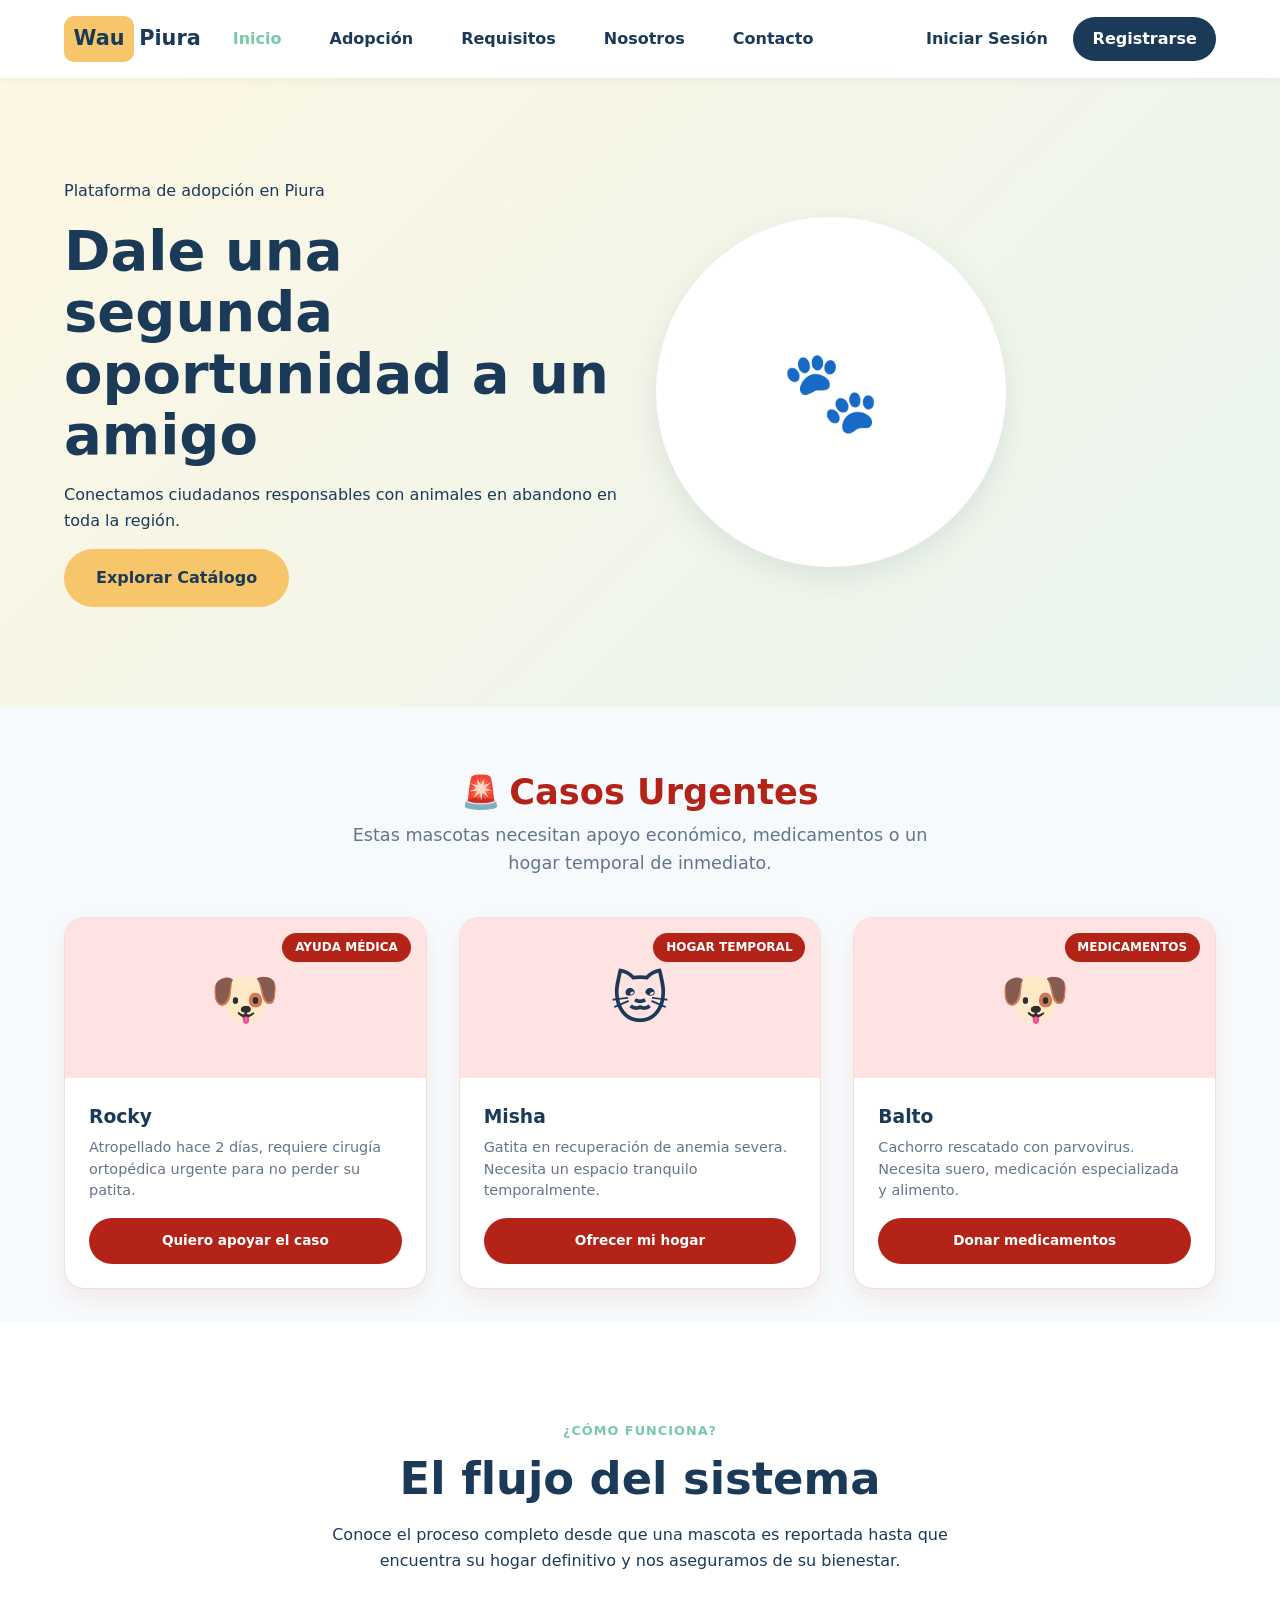
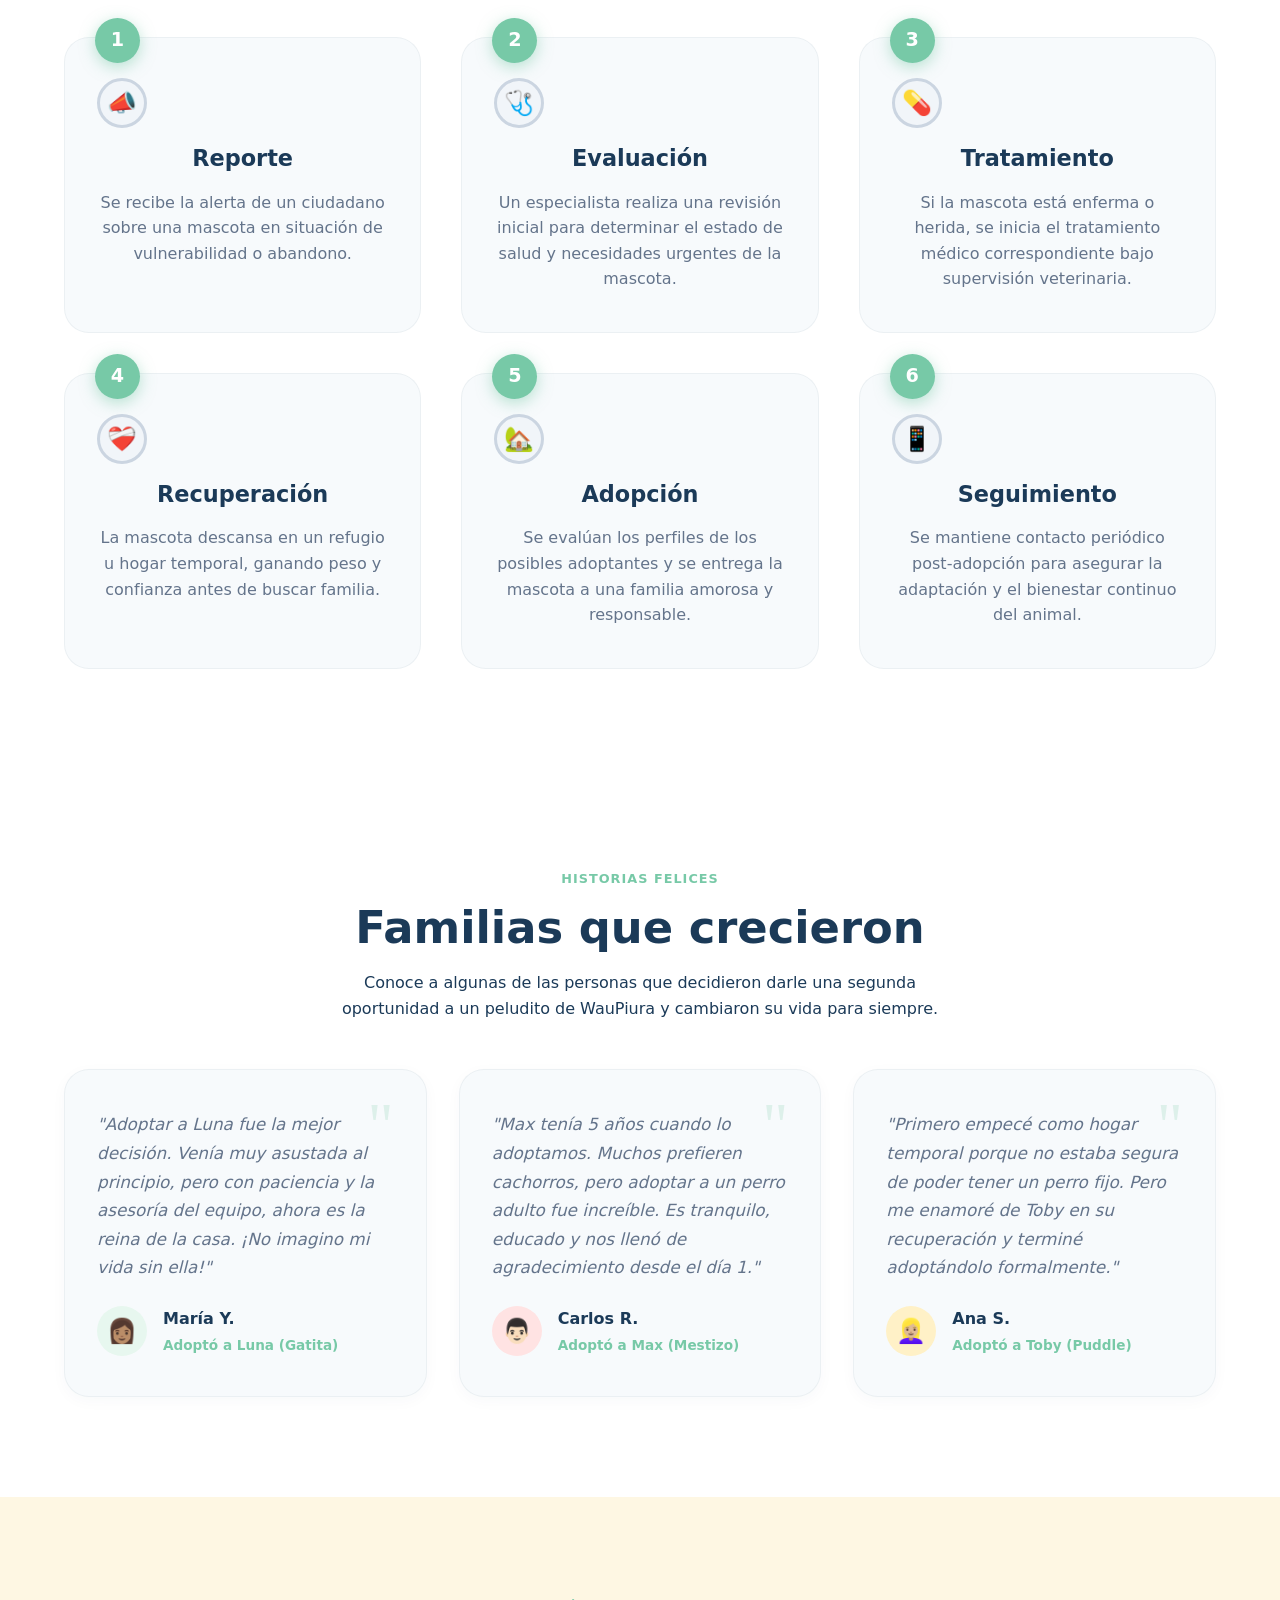
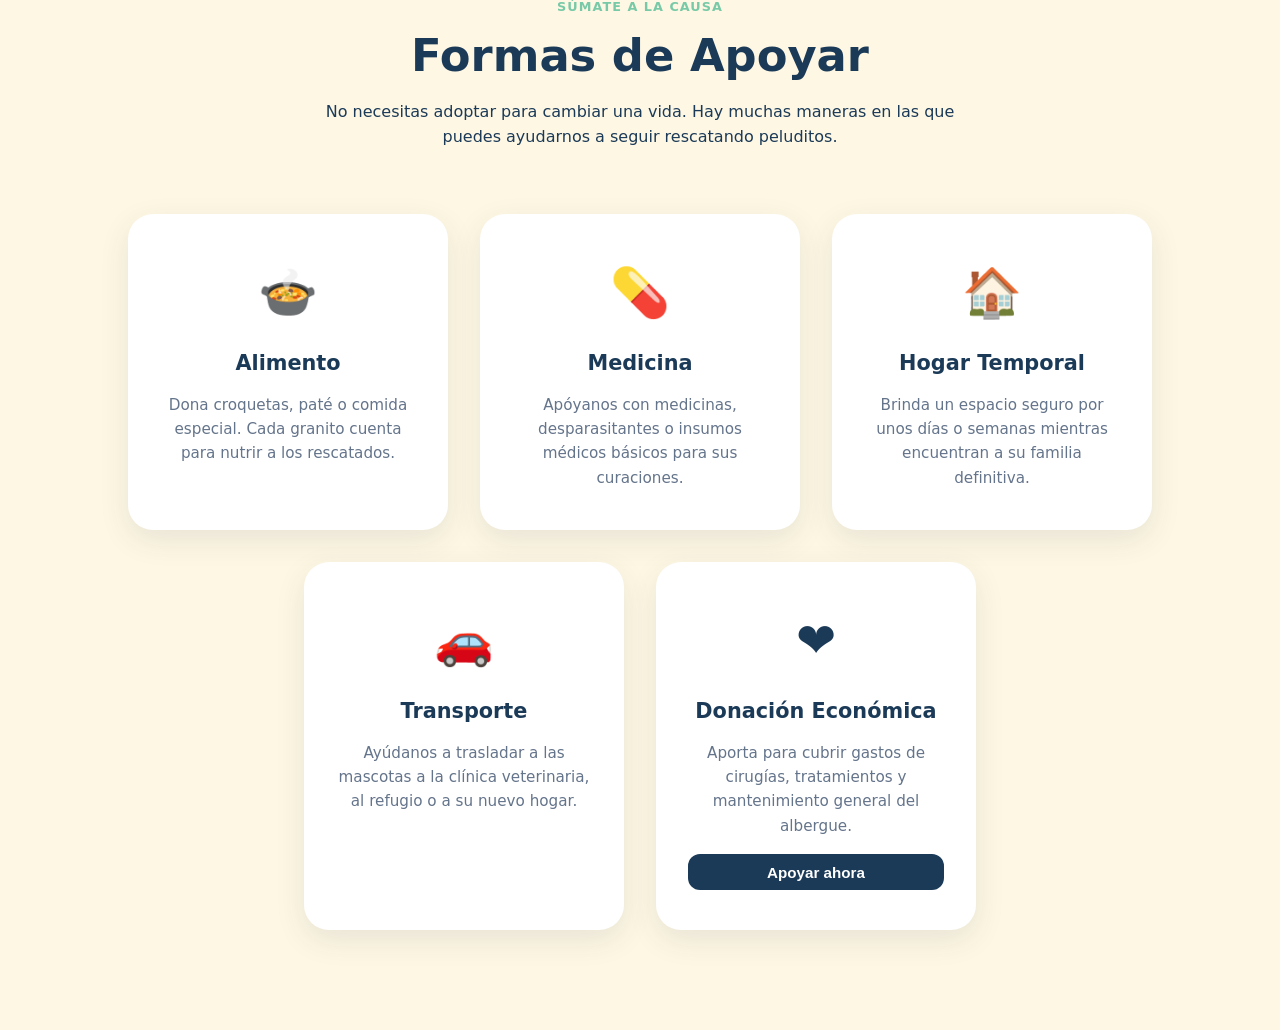
==== commit 74f41798: "agregar sección estática de testimonios de adopción en el inicio" ====
--- a/views/index.html
+++ b/views/index.html
@@ -149,6 +149,54 @@
       </div>
     </section>
 
+    <section class="testimonials-section">
+      <div class="container">
+        <div class="section-header text-center" style="margin-bottom: 2rem;">
+          <p class="eyebrow">Historias Felices</p>
+          <h2>Familias que crecieron</h2>
+          <p>Conoce a algunas de las personas que decidieron darle una segunda oportunidad a un peludito de WauPiura y cambiaron su vida para siempre.</p>
+        </div>
+
+        <div class="testimonials-grid">
+          <div class="testimonial-card">
+            <div class="quote-icon">"</div>
+            <p class="testimonial-text">"Adoptar a Luna fue la mejor decisión. Venía muy asustada al principio, pero con paciencia y la asesoría del equipo, ahora es la reina de la casa. ¡No imagino mi vida sin ella!"</p>
+            <div class="testimonial-author">
+              <div class="author-avatar" style="background: #E7F7EF;">👩🏽</div>
+              <div class="author-info">
+                <h4>María Y.</h4>
+                <p>Adoptó a Luna (Gatita)</p>
+              </div>
+            </div>
+          </div>
+
+          <div class="testimonial-card">
+            <div class="quote-icon">"</div>
+            <p class="testimonial-text">"Max tenía 5 años cuando lo adoptamos. Muchos prefieren cachorros, pero adoptar a un perro adulto fue increíble. Es tranquilo, educado y nos llenó de agradecimiento desde el día 1."</p>
+            <div class="testimonial-author">
+              <div class="author-avatar" style="background: #FFE3E3;">👨🏻</div>
+              <div class="author-info">
+                <h4>Carlos R.</h4>
+                <p>Adoptó a Max (Mestizo)</p>
+              </div>
+            </div>
+          </div>
+
+          <div class="testimonial-card">
+            <div class="quote-icon">"</div>
+            <p class="testimonial-text">"Primero empecé como hogar temporal porque no estaba segura de poder tener un perro fijo. Pero me enamoré de Toby en su recuperación y terminé adoptándolo formalmente."</p>
+            <div class="testimonial-author">
+              <div class="author-avatar" style="background: #FFF1C7;">👱🏼‍♀️</div>
+              <div class="author-info">
+                <h4>Ana S.</h4>
+                <p>Adoptó a Toby (Puddle)</p>
+              </div>
+            </div>
+          </div>
+        </div>
+      </div>
+    </section>
+
     <section class="support-section">
       <div class="container">
         <div class="section-header text-center">
--- a/styles/style.css
+++ b/styles/style.css
@@ -370,6 +370,81 @@
   line-height: 1.6;
 }
 
+.testimonials-section {
+  padding: 100px 0;
+  background-color: var(--blanco);
+}
+
+.testimonials-grid {
+  display: grid;
+  grid-template-columns: repeat(auto-fit, minmax(300px, 1fr));
+  gap: 2rem;
+  margin-top: 3rem;
+}
+
+.testimonial-card {
+  background: #F7FAFC;
+  padding: 2.5rem 2rem;
+  border-radius: 25px;
+  position: relative;
+  box-shadow: 0 4px 15px rgba(27, 58, 88, 0.03);
+  border: 1px solid rgba(27, 58, 88, 0.05);
+  transition: transform 0.3s ease;
+}
+
+.testimonial-card:hover {
+  transform: translateY(-5px);
+  box-shadow: var(--sombra);
+  background: var(--blanco);
+}
+
+.quote-icon {
+  position: absolute;
+  top: 1.5rem;
+  right: 2rem;
+  font-size: 4rem;
+  color: rgba(119, 201, 167, 0.2);
+  font-family: serif;
+  line-height: 1;
+}
+
+.testimonial-text {
+  font-size: 1.05rem;
+  color: #64748B;
+  font-style: italic;
+  margin-bottom: 1.5rem;
+  position: relative;
+  z-index: 1;
+  line-height: 1.7;
+}
+
+.testimonial-author {
+  display: flex;
+  align-items: center;
+  gap: 1rem;
+}
+
+.author-avatar {
+  width: 50px;
+  height: 50px;
+  border-radius: 50%;
+  display: grid;
+  place-items: center;
+  font-size: 1.5rem;
+}
+
+.author-info h4 {
+  color: var(--azul-oscuro);
+  font-size: 1rem;
+  margin-bottom: 0.2rem;
+}
+
+.author-info p {
+  color: var(--verde-menta-oscuro);
+  font-size: 0.85rem;
+  font-weight: 700;
+}
+
 .support-section {
   padding: 100px 0;
   background-color: #FEF7E3;
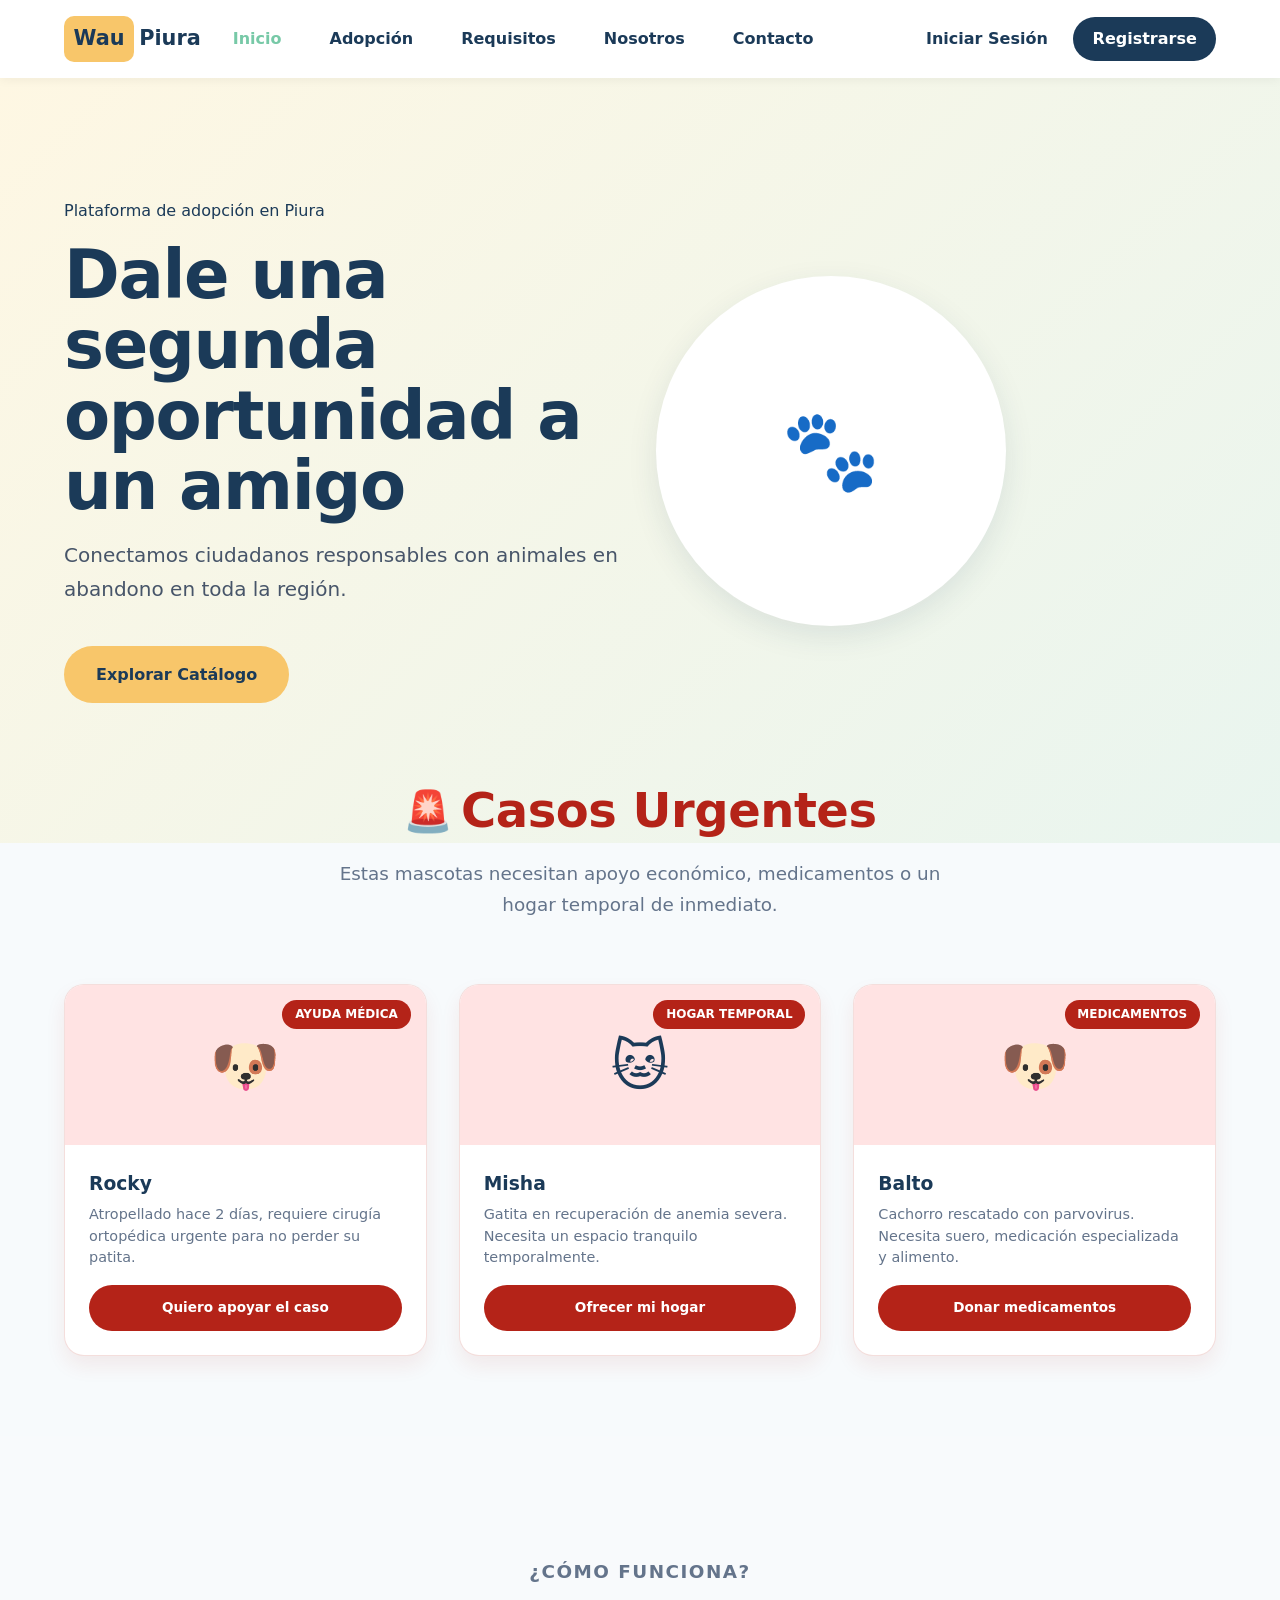
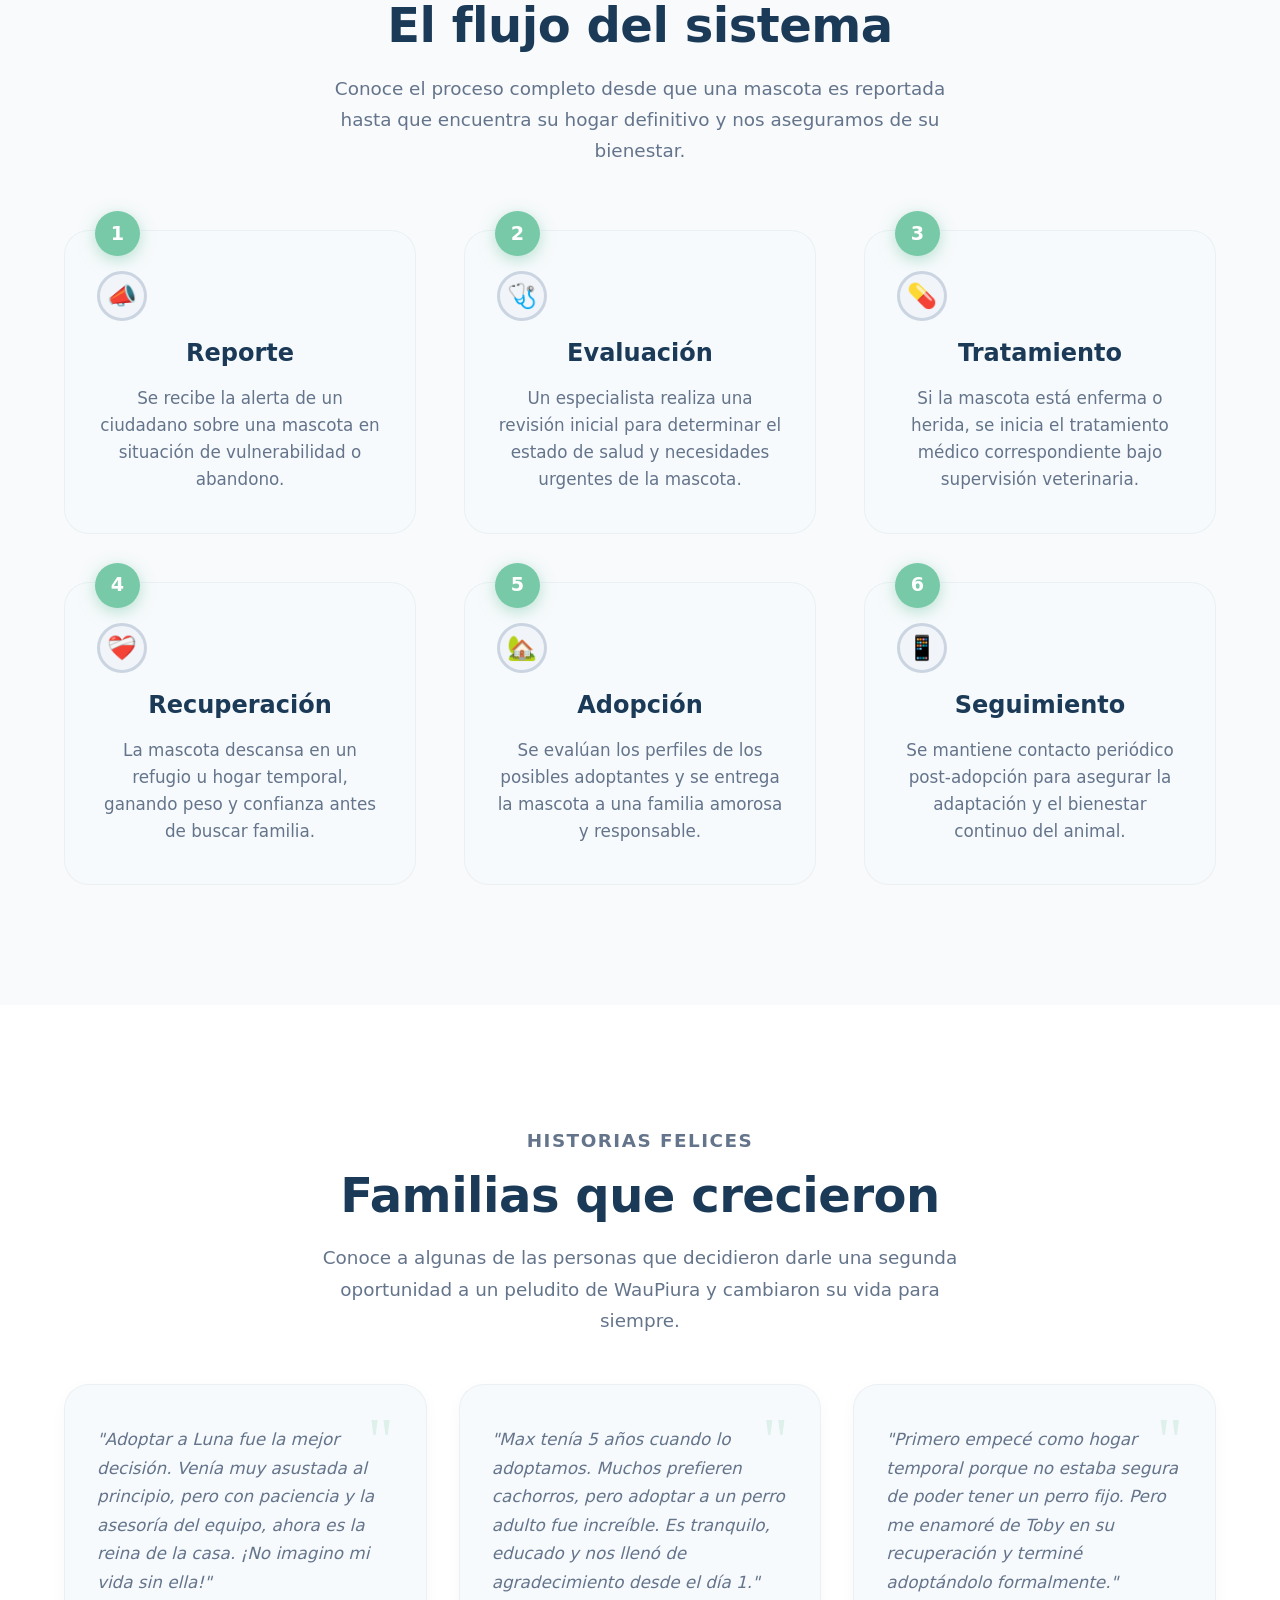
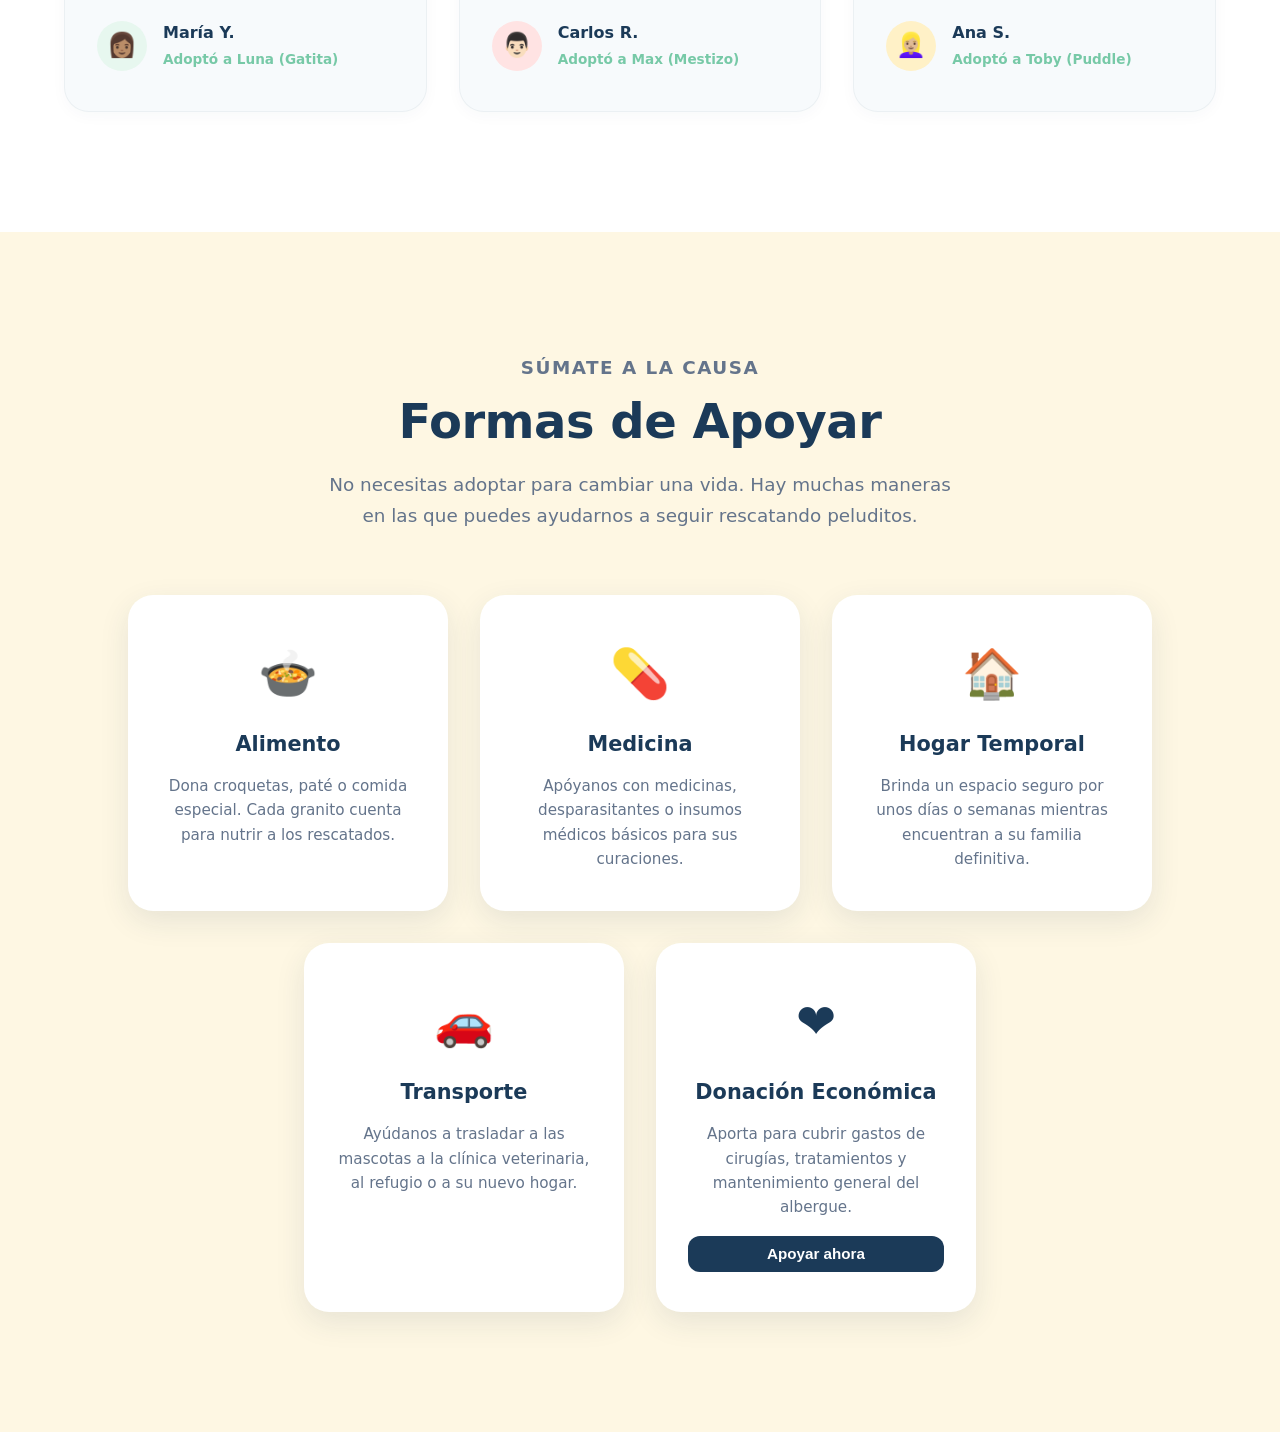
==== commit d6e758c4: "optimizar jerarquía visual, espaciados y tipografía en página de inicio" ====
--- a/views/index.html
+++ b/views/index.html
@@ -48,12 +48,12 @@
       </div>
     </section>
 
-    <section class="urgent-cases-section container" style="margin-top: 4rem; margin-bottom: 2rem;">
-      <div class="section-header text-center" style="margin-bottom: 2.5rem;">
-        <h2 style="font-size: 2.2rem; color: #B42318; display: flex; align-items: center; justify-content: center; gap: 0.5rem; margin-bottom: 0.5rem;">
-          <span style="font-size: 2rem;">🚨</span> Casos Urgentes
+    <section class="urgent-cases-section container">
+      <div class="section-header text-center">
+        <h2 style="color: #B42318; display: flex; align-items: center; justify-content: center; gap: 0.5rem;">
+          <span style="font-size: 2.5rem;">🚨</span> Casos Urgentes
         </h2>
-        <p style="color: #64748B; font-size: 1.1rem; max-width: 600px; margin: 0 auto;">Estas mascotas necesitan apoyo económico, medicamentos o un hogar temporal de inmediato.</p>
+        <p>Estas mascotas necesitan apoyo económico, medicamentos o un hogar temporal de inmediato.</p>
       </div>
 
       <div class="urgent-grid">
--- a/styles/style.css
+++ b/styles/style.css
@@ -225,7 +225,7 @@
 /* ================= PAGE: INICIO ================= */
 .hero-carousel {
   background: linear-gradient(135deg, #FEF7E3 0%, #E9F5EF 100%);
-  padding: 100px 0;
+  padding: 120px 0 140px;
 }
 
 .slide-content {
@@ -236,9 +236,17 @@
 }
 
 .hero-text h1 {
-  font-size: 3.5rem;
-  line-height: 1.1;
+  font-size: 4.2rem;
+  line-height: 1.05;
   margin: 1rem 0;
+  letter-spacing: -0.02em;
+}
+
+.hero-text .lead {
+  font-size: 1.25rem;
+  color: #475569;
+  margin-bottom: 1.5rem;
+  line-height: 1.7;
 }
 
 .decorative-circle {
@@ -249,6 +257,13 @@
   display: grid;
   place-items: center;
   box-shadow: var(--sombra);
+}
+
+.urgent-cases-section {
+  margin-top: -60px;
+  margin-bottom: 80px;
+  position: relative;
+  z-index: 10;
 }
 
 .urgent-grid {
@@ -297,8 +312,8 @@
 }
 
 .workflow-section {
-  padding: 100px 0;
-  background-color: var(--blanco);
+  padding: 120px 0;
+  background-color: #F8FAFC;
 }
 
 .section-header {
@@ -308,16 +323,23 @@
 }
 
 .section-header h2 {
-  font-size: 2.8rem;
-  color: var(--azul-oscuro);
-  margin-bottom: 1rem;
-  line-height: 1.2;
+  font-size: 3rem;
+  color: var(--azul-oscuro);
+  margin-bottom: 1.2rem;
+  line-height: 1.15;
+  letter-spacing: -0.01em;
+}
+
+.section-header p {
+  color: #64748B;
+  font-size: 1.15rem;
+  line-height: 1.7;
 }
 
 .workflow-grid {
   display: grid;
   grid-template-columns: repeat(auto-fit, minmax(300px, 1fr));
-  gap: 2.5rem;
+  gap: 3rem;
 }
 
 .workflow-step {
@@ -359,19 +381,19 @@
 }
 
 .workflow-step h3 {
-  font-size: 1.4rem;
+  font-size: 1.5rem;
   color: var(--azul-oscuro);
   margin-bottom: 0.8rem;
 }
 
 .workflow-step p {
   color: #64748B;
-  font-size: 1rem;
+  font-size: 1.05rem;
   line-height: 1.6;
 }
 
 .testimonials-section {
-  padding: 100px 0;
+  padding: 120px 0;
   background-color: var(--blanco);
 }
 
@@ -446,7 +468,7 @@
 }
 
 .support-section {
-  padding: 100px 0;
+  padding: 120px 0;
   background-color: #FEF7E3;
 }
 
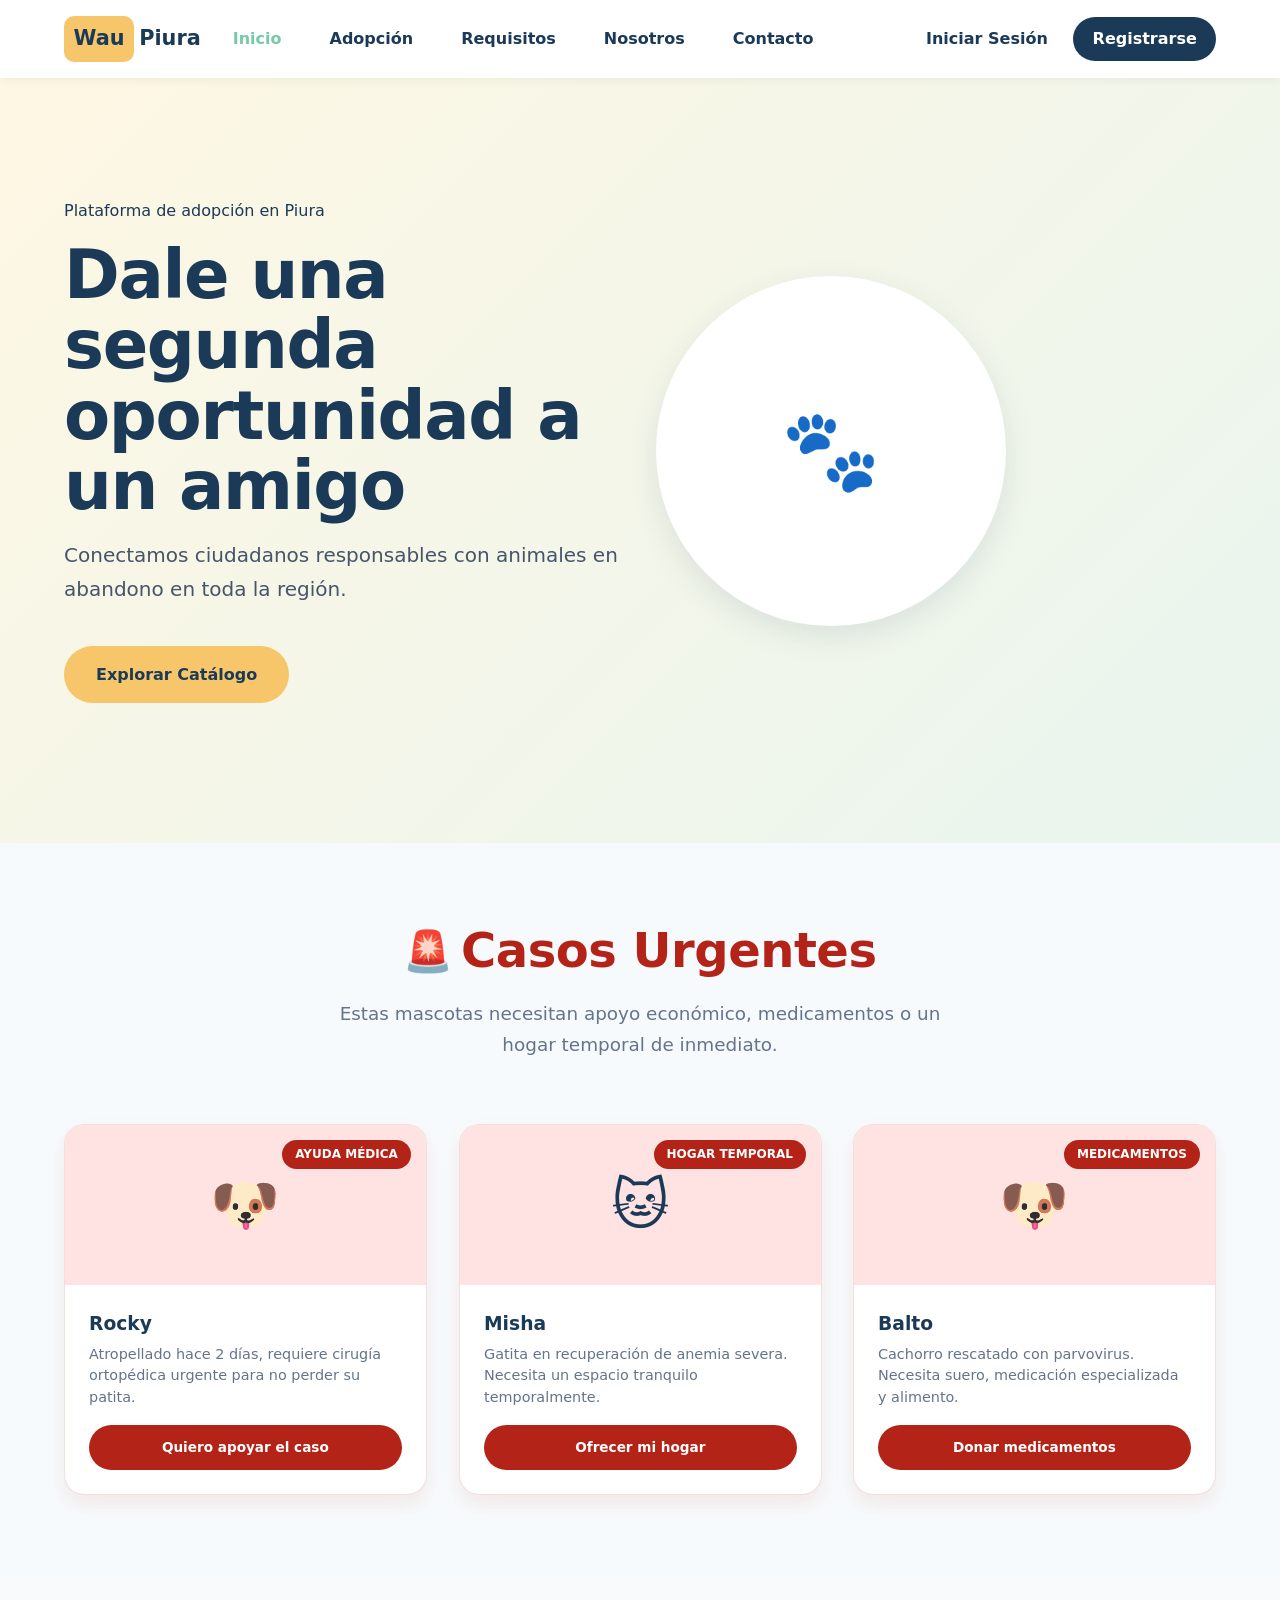
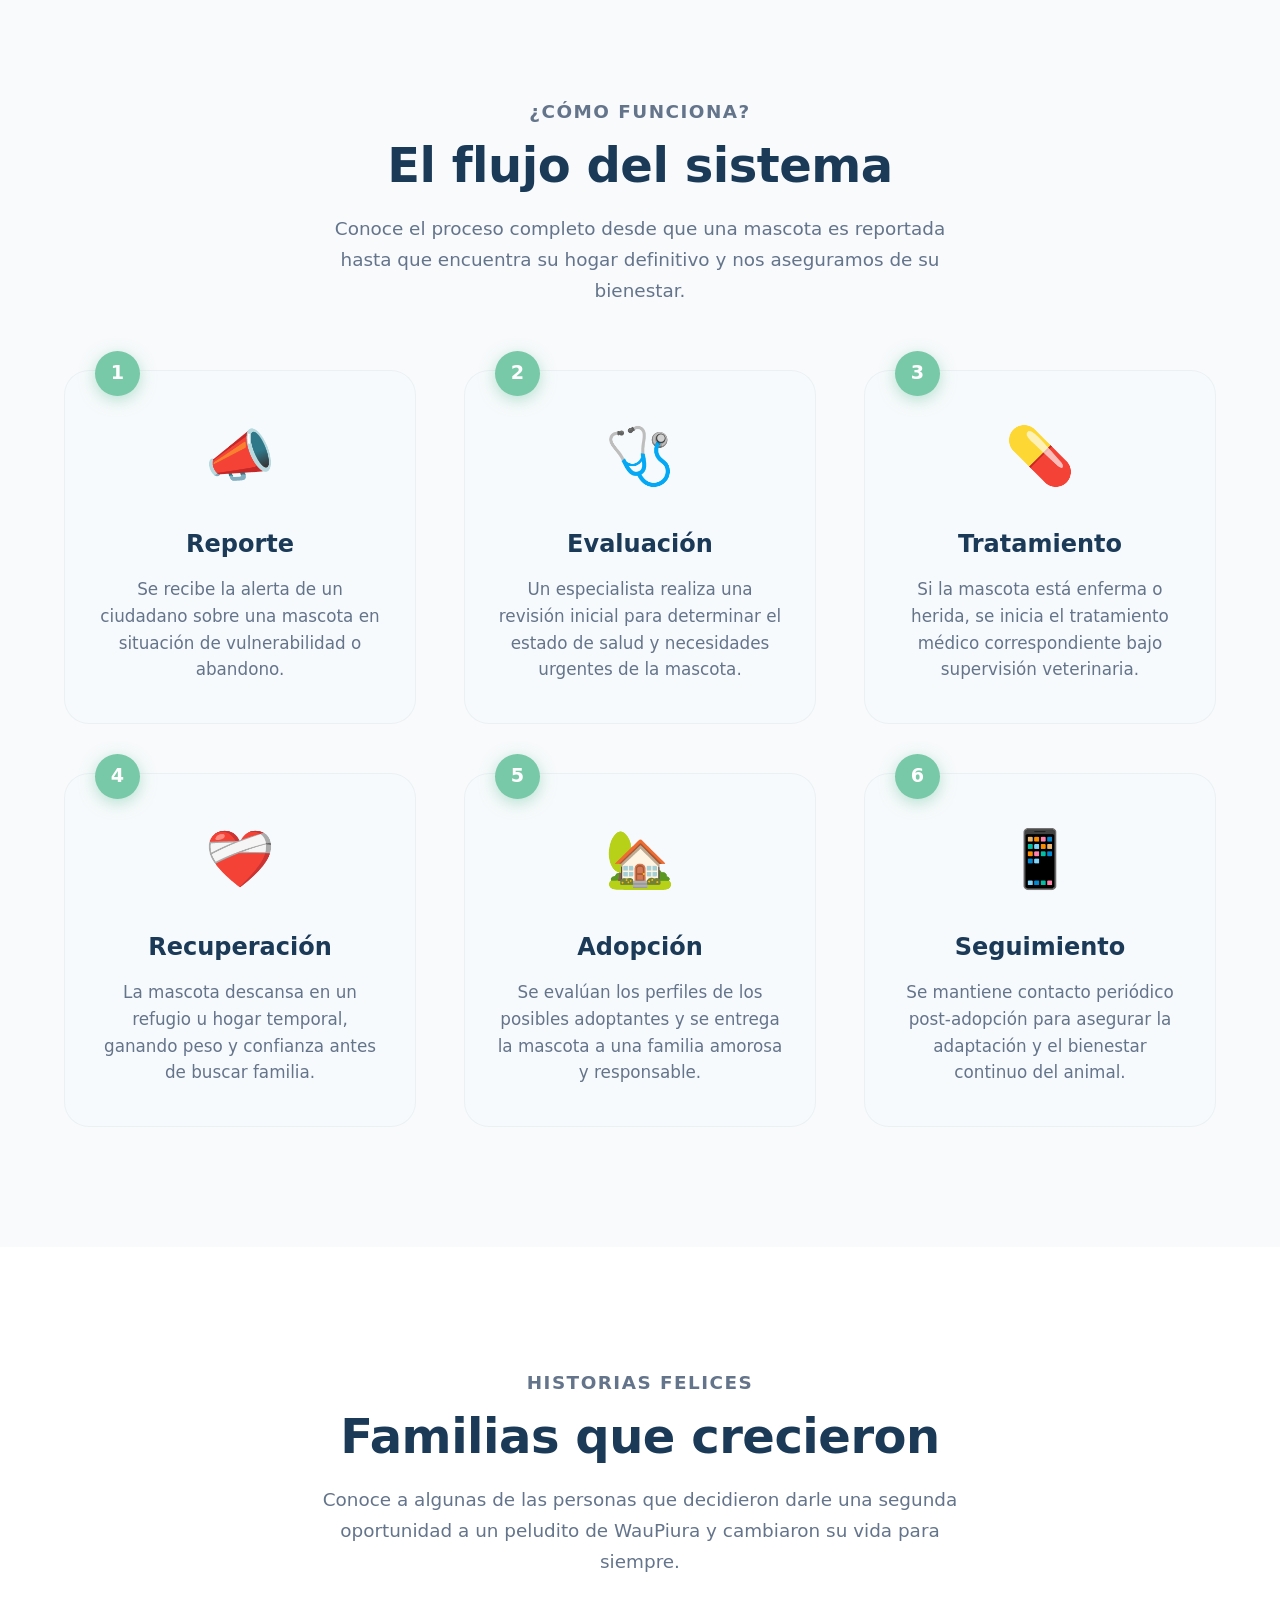
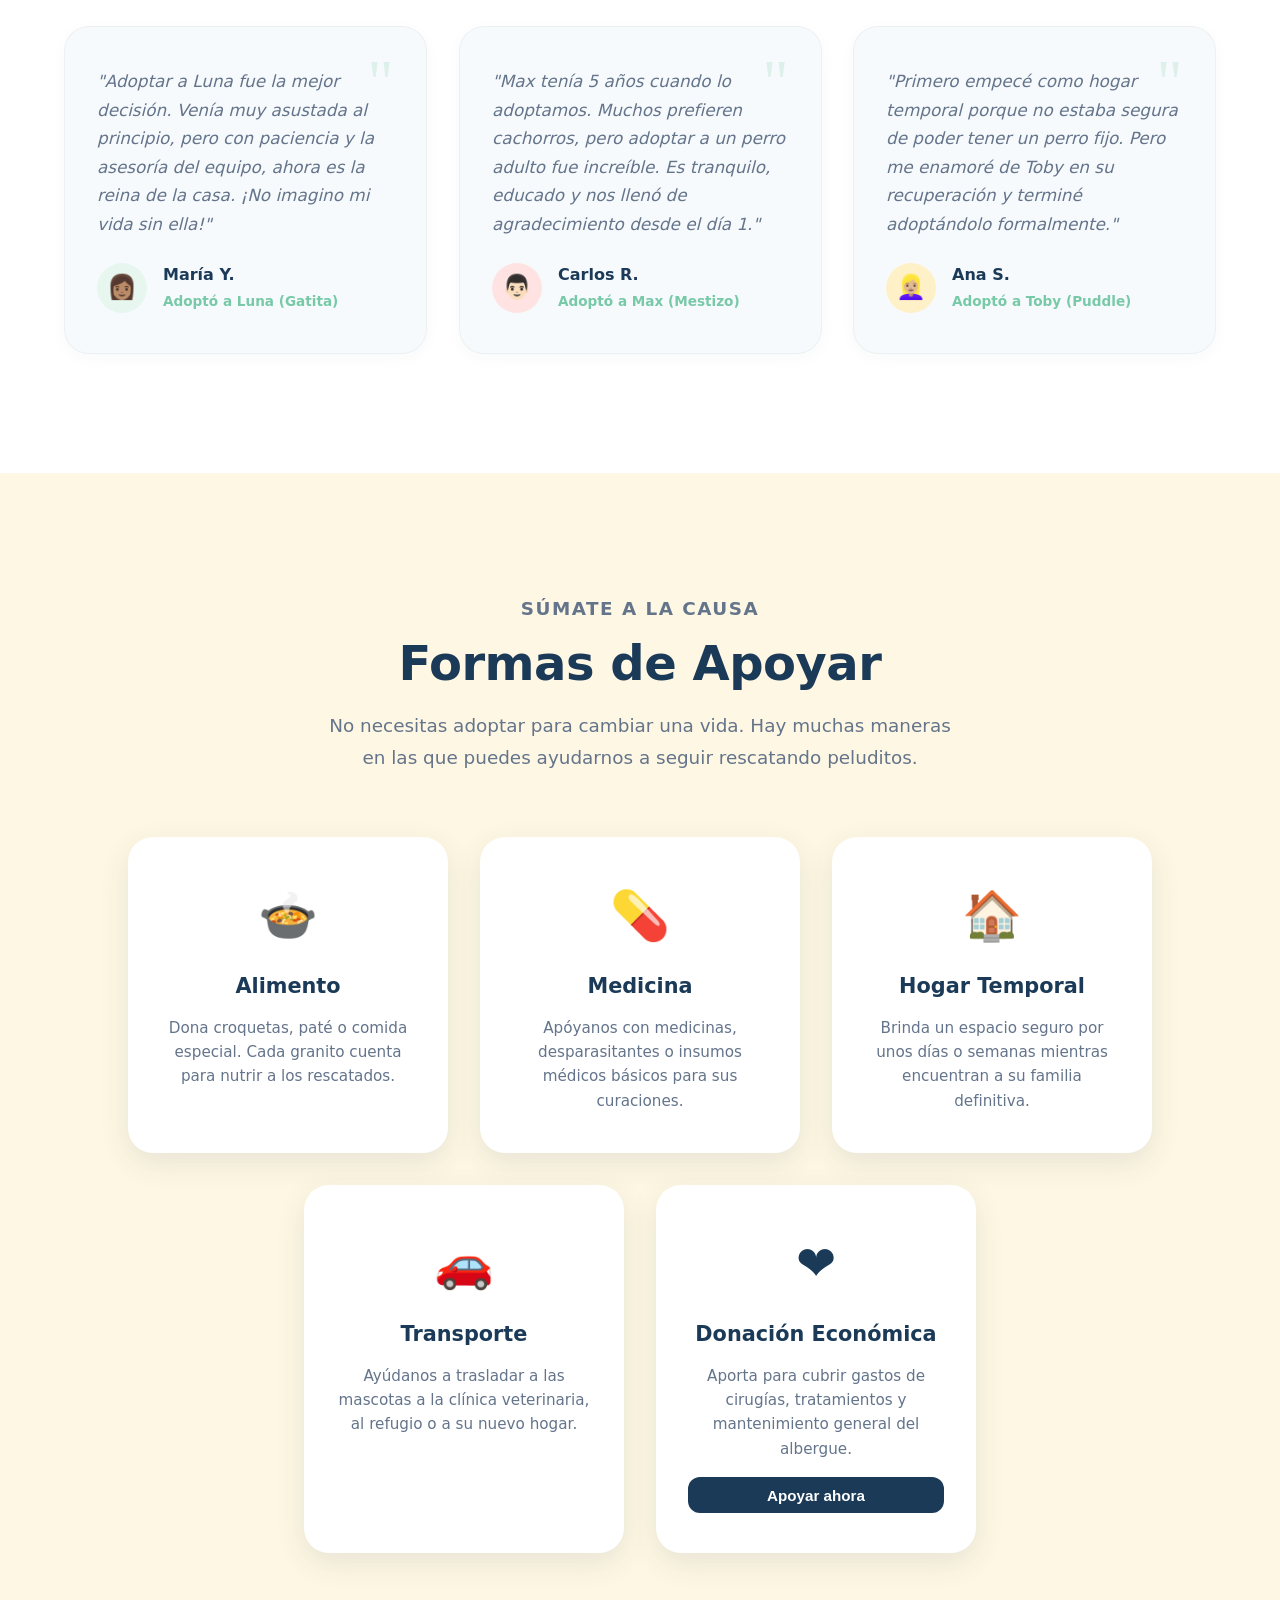
==== commit 5a518325: "dividir style.css en múltiples archivos CSS modulares por página" ====
--- a/views/index.html
+++ b/views/index.html
@@ -5,7 +5,11 @@
   <meta name="viewport" content="width=device-width, initial-scale=1.0">
   <meta name="description" content="WauPiura es la plataforma de adopción de mascotas en Piura. Dale una segunda oportunidad a un amigo y conecta con animales en abandono.">
   <title>Inicio | WauPiura</title>
+  <link rel="preconnect" href="https://fonts.googleapis.com">
+  <link rel="preconnect" href="https://fonts.gstatic.com" crossorigin>
+  <link href="https://fonts.googleapis.com/css2?family=Nunito:wght@400;600;700;800;900&display=swap" rel="stylesheet">
   <link rel="stylesheet" href="../styles/style.css">
+  <link rel="stylesheet" href="../styles/inicio.css">
 </head>
 <body>
   <header>
@@ -240,5 +244,6 @@
       </div>
     </section>
   </main>
+  <script src="../scripts/index.js"></script>
 </body>
 </html>
--- a/styles/style.css
+++ b/styles/style.css
@@ -71,6 +71,27 @@
   margin-top: 1rem;
   border: none;
   cursor: pointer;
+}
+
+/* ================= ANIMATIONS ================= */
+.fade-in-section {
+  opacity: 0;
+  transform: translateY(30px);
+  transition: opacity 0.6s cubic-bezier(0.16, 1, 0.3, 1), transform 0.6s cubic-bezier(0.16, 1, 0.3, 1);
+  will-change: opacity, transform;
+}
+
+.fade-in-section.is-visible {
+  opacity: 1;
+  transform: none;
+}
+
+@media (prefers-reduced-motion: reduce) {
+  .fade-in-section {
+    transition: none !important;
+    opacity: 1 !important;
+    transform: none !important;
+  }
 }
 
 /* ================= GLOBAL COMPONENTS ================= */
@@ -221,1014 +242,54 @@
 .status-available { background: #D9F2E6; color: #13795B; }
 .status-review { background: #E8F0FF; color: #1D4ED8; }
 
-
-/* ================= PAGE: INICIO ================= */
-.hero-carousel {
-  background: linear-gradient(135deg, #FEF7E3 0%, #E9F5EF 100%);
-  padding: 120px 0 140px;
-}
-
-.slide-content {
-  display: grid;
-  grid-template-columns: 1fr 1fr;
-  align-items: center;
-  gap: 2rem;
-}
-
-.hero-text h1 {
-  font-size: 4.2rem;
-  line-height: 1.05;
-  margin: 1rem 0;
-  letter-spacing: -0.02em;
-}
-
-.hero-text .lead {
-  font-size: 1.25rem;
-  color: #475569;
-  margin-bottom: 1.5rem;
-  line-height: 1.7;
-}
-
-.decorative-circle {
-  width: 350px;
-  height: 350px;
-  background: var(--blanco);
-  border-radius: 50%;
-  display: grid;
-  place-items: center;
-  box-shadow: var(--sombra);
-}
-
-.urgent-cases-section {
-  margin-top: -60px;
-  margin-bottom: 80px;
-  position: relative;
-  z-index: 10;
-}
-
-.urgent-grid {
-  display: grid;
-  grid-template-columns: repeat(auto-fit, minmax(300px, 1fr));
-  gap: 2rem;
-}
-
-.urgent-card {
-  background: var(--blanco);
-  border-radius: 20px;
-  overflow: hidden;
-  box-shadow: 0 10px 20px rgba(180, 35, 24, 0.08);
-  border: 1px solid rgba(180, 35, 24, 0.15);
-  transition: transform 0.3s ease;
-}
-
-.urgent-card:hover {
-  transform: translateY(-5px);
-  box-shadow: 0 15px 30px rgba(180, 35, 24, 0.12);
-}
-
-.urgent-image {
-  background: #FFE3E3;
-  height: 160px;
-  display: grid;
-  place-items: center;
-  position: relative;
-}
-
-.urgent-badge {
-  position: absolute;
-  top: 15px;
-  right: 15px;
-  background: #B42318;
-  color: var(--blanco);
-  font-size: 0.75rem;
-  font-weight: 800;
-  padding: 0.3rem 0.8rem;
-  border-radius: 50px;
-  text-transform: uppercase;
-}
-
-.urgent-content {
-  padding: 1.5rem;
-}
-
-.workflow-section {
-  padding: 120px 0;
-  background-color: #F8FAFC;
-}
-
-.section-header {
-  margin-bottom: 4rem;
-  max-width: 650px;
-  margin-inline: auto;
-}
-
-.section-header h2 {
-  font-size: 3rem;
-  color: var(--azul-oscuro);
-  margin-bottom: 1.2rem;
-  line-height: 1.15;
-  letter-spacing: -0.01em;
-}
-
-.section-header p {
-  color: #64748B;
-  font-size: 1.15rem;
-  line-height: 1.7;
-}
-
-.workflow-grid {
-  display: grid;
-  grid-template-columns: repeat(auto-fit, minmax(300px, 1fr));
-  gap: 3rem;
-}
-
-.workflow-step {
-  background: #F7FAFC;
-  padding: 2.5rem 2rem;
-  border-radius: 25px;
-  text-align: center;
-  position: relative;
-  transition: transform 0.3s ease, box-shadow 0.3s ease;
-  border: 1px solid rgba(27, 58, 88, 0.05);
-}
-
-.workflow-step:hover {
-  transform: translateY(-8px);
-  box-shadow: var(--sombra);
-  background: var(--blanco);
-  border-color: rgba(27, 58, 88, 0.1);
-}
-
-.step-number {
-  position: absolute;
-  top: -20px;
-  left: 30px;
-  background: var(--verde-menta-oscuro);
-  color: var(--blanco);
-  font-weight: 900;
-  font-size: 1.2rem;
-  width: 45px;
-  height: 45px;
-  border-radius: 50%;
-  display: grid;
-  place-items: center;
-  box-shadow: 0 4px 15px rgba(119, 201, 167, 0.5);
-}
-
-.step-icon {
-  font-size: 3.5rem;
-  margin-bottom: 1.5rem;
-}
-
-.workflow-step h3 {
-  font-size: 1.5rem;
-  color: var(--azul-oscuro);
-  margin-bottom: 0.8rem;
-}
-
-.workflow-step p {
-  color: #64748B;
-  font-size: 1.05rem;
-  line-height: 1.6;
-}
-
-.testimonials-section {
-  padding: 120px 0;
-  background-color: var(--blanco);
-}
-
-.testimonials-grid {
-  display: grid;
-  grid-template-columns: repeat(auto-fit, minmax(300px, 1fr));
-  gap: 2rem;
-  margin-top: 3rem;
-}
-
-.testimonial-card {
-  background: #F7FAFC;
-  padding: 2.5rem 2rem;
-  border-radius: 25px;
-  position: relative;
-  box-shadow: 0 4px 15px rgba(27, 58, 88, 0.03);
-  border: 1px solid rgba(27, 58, 88, 0.05);
-  transition: transform 0.3s ease;
-}
-
-.testimonial-card:hover {
-  transform: translateY(-5px);
-  box-shadow: var(--sombra);
-  background: var(--blanco);
-}
-
-.quote-icon {
-  position: absolute;
-  top: 1.5rem;
-  right: 2rem;
-  font-size: 4rem;
-  color: rgba(119, 201, 167, 0.2);
-  font-family: serif;
-  line-height: 1;
-}
-
-.testimonial-text {
-  font-size: 1.05rem;
-  color: #64748B;
-  font-style: italic;
-  margin-bottom: 1.5rem;
-  position: relative;
-  z-index: 1;
-  line-height: 1.7;
-}
-
-.testimonial-author {
-  display: flex;
-  align-items: center;
-  gap: 1rem;
-}
-
-.author-avatar {
+/* Scroll to Top Button */
+.scroll-top-btn {
+  position: fixed;
+  bottom: 30px;
+  right: 30px;
   width: 50px;
   height: 50px;
+  background-color: var(--verde-menta-oscuro);
+  color: var(--blanco);
+  border: none;
   border-radius: 50%;
-  display: grid;
-  place-items: center;
   font-size: 1.5rem;
-}
-
-.author-info h4 {
-  color: var(--azul-oscuro);
-  font-size: 1rem;
-  margin-bottom: 0.2rem;
-}
-
-.author-info p {
-  color: var(--verde-menta-oscuro);
-  font-size: 0.85rem;
-  font-weight: 700;
-}
-
-.support-section {
-  padding: 120px 0;
-  background-color: #FEF7E3;
-}
-
-.support-grid {
-  display: flex;
-  flex-wrap: wrap;
+  font-weight: bold;
+  cursor: pointer;
+  display: flex;
+  align-items: center;
   justify-content: center;
-  gap: 2rem;
-}
-
-.support-card {
-  width: min(320px, 100%);
-  background: var(--blanco);
-  padding: 2.5rem 2rem;
-  border-radius: 25px;
-  text-align: center;
-  box-shadow: var(--sombra);
-  transition: transform 0.3s ease;
-}
-
-.support-card:hover {
-  transform: translateY(-8px);
-}
-
-.support-icon {
-  font-size: 3rem;
-  margin-bottom: 1rem;
-}
-
-.support-card h3 {
-  color: var(--azul-oscuro);
-  font-size: 1.3rem;
-  margin-bottom: 0.8rem;
-}
-
-.support-card p {
-  color: #64748B;
-  font-size: 0.95rem;
-  line-height: 1.6;
-}
-
-
-/* ================= PAGE: CATÁLOGO ================= */
-.catalog-hero,
-.tracking-hero {
-  background: linear-gradient(135deg, #FEF7E3 0%, #E9F5EF 100%);
-  padding: 80px 0;
-}
-
-.catalog-hero h1,
-.tracking-hero h1 {
-  font-size: 3rem;
-  line-height: 1.1;
-  margin-bottom: 1rem;
-  color: var(--azul-oscuro);
-}
-
-.catalog-hero p,
-.tracking-hero p {
-  max-width: 760px;
-  font-size: 1.1rem;
-}
-
-.catalog-section,
-.tracking-section {
-  padding: 70px 0;
-}
-
-.catalog-toolbar {
-  display: flex;
-  align-items: center;
-  justify-content: space-between;
-  gap: 2rem;
-  margin-bottom: 2rem;
-}
-
-.catalog-toolbar h2 {
-  font-size: 2rem;
-  margin-bottom: 0.3rem;
-}
-
-.catalog-summary {
-  display: grid;
-  grid-template-columns: repeat(auto-fit, minmax(160px, 1fr));
-  gap: 1.5rem;
-  margin-bottom: 2.5rem;
-}
-
-.summary-card {
-  background: var(--blanco);
-  border-radius: 20px;
-  padding: 1.5rem;
-  text-align: center;
-  box-shadow: var(--sombra);
-  border: 1px solid rgba(27, 58, 88, 0.05);
-}
-
-.summary-number {
-  display: block;
-  font-size: 2.5rem;
-  font-weight: 800;
-  color: var(--verde-menta-oscuro);
-  line-height: 1;
-  margin-bottom: 0.5rem;
-}
-
-.summary-label {
-  font-size: 0.85rem;
-  color: #64748B;
-  font-weight: 700;
-  text-transform: uppercase;
-  letter-spacing: 0.05em;
-}
-
-.catalog-search {
-  margin-bottom: 1rem;
-  width: 100%;
-}
-
-.search-input {
-  width: 100%;
-  padding: 0.9rem 1.2rem;
-  border: 2px solid var(--gris-claro);
-  border-radius: 14px;
-  font-family: inherit;
-  font-size: 1rem;
-  outline: none;
-  transition: border-color 0.2s ease;
-}
-
-.search-input:focus {
-  border-color: var(--amarillo-suave);
-}
-
-.catalog-filters {
-  display: flex;
-  flex-wrap: wrap;
-  gap: 0.8rem;
-  margin-bottom: 2rem;
-}
-
-.filter-btn {
-  background: var(--blanco);
-  border: 1px solid var(--gris-claro);
-  color: var(--azul-oscuro);
-  padding: 0.5rem 1.2rem;
-  border-radius: 50px;
-  cursor: pointer;
-  font-weight: 600;
-  font-size: 0.95rem;
-  transition: all 0.2s ease;
-  font-family: inherit;
-}
-
-.filter-btn:hover {
-  background: #E2E8F0;
-}
-
-.filter-btn.active-filter {
-  background: var(--azul-oscuro);
-  color: var(--blanco);
-  border-color: var(--azul-oscuro);
-}
-
-.pet-grid {
-  display: grid;
-  grid-template-columns: repeat(2, 1fr);
-  gap: 2rem;
-}
-
-.no-results {
-  text-align: center;
-  padding: 4rem 2rem;
-  background: var(--blanco);
-  border-radius: 28px;
-  box-shadow: var(--sombra);
-  margin-top: 1rem;
-  border: 1px dashed rgba(27, 58, 88, 0.2);
-}
-
-.no-results h3 {
-  font-size: 1.5rem;
-  color: var(--azul-oscuro);
-  margin-bottom: 0.5rem;
-}
-
-.no-results p {
-  color: #64748B;
-  font-size: 1rem;
-}
-
-.pet-card {
-  background: var(--blanco);
-  border-radius: 28px;
-  box-shadow: var(--sombra);
-  overflow: hidden;
-  display: grid;
-  grid-template-columns: 160px 1fr;
-  border: 1px solid rgba(27, 58, 88, 0.08);
-}
-
-.pet-image {
-  display: grid;
-  place-items: center;
-  font-size: 4rem;
-  min-height: 100%;
-}
-
-.pet-dog { background: #FFF1C7; }
-.pet-cat { background: #E7F7EF; }
-
-.pet-content {
-  padding: 1.5rem;
-}
-
-.pet-header {
-  display: flex;
-  align-items: flex-start;
-  justify-content: space-between;
-  gap: 1rem;
-  margin-bottom: 0.4rem;
-}
-
-.pet-header h3 {
-  font-size: 1.5rem;
-  color: var(--azul-oscuro);
-}
-
-.pet-meta {
-  color: #64748B;
-  font-weight: 700;
-  margin-bottom: 0.8rem;
-}
-
-.pet-details {
-  list-style: none;
-  margin: 1rem 0;
-  display: grid;
-  gap: 0.35rem;
-  font-size: 0.95rem;
-}
-
-.pet-actions {
-  display: flex;
-  flex-wrap: wrap;
-  gap: 0.8rem;
-  margin-top: 1.2rem;
-}
-
-
-/* ================= PAGE: SEGUIMIENTO ================= */
-.tracking-header {
-  display: grid;
-  grid-template-columns: 1.5fr 0.8fr;
-  gap: 2rem;
-  align-items: center;
-}
-
-.tracking-summary {
-  background: var(--blanco);
-  border-radius: 30px;
-  box-shadow: var(--sombra);
-  padding: 2rem;
-  text-align: center;
-}
-
-.pet-avatar {
-  display: grid;
-  place-items: center;
-  width: 90px;
-  height: 90px;
-  background: #FFF1C7;
-  border-radius: 50%;
-  font-size: 3rem;
-  margin: 0 auto 1rem;
-}
-
-.tracking-summary h2 {
-  font-size: 2rem;
-  margin-bottom: 0.4rem;
-}
-
-.tracking-grid {
-  display: grid;
-  grid-template-columns: repeat(2, 1fr);
-  gap: 2rem;
-}
-
-.info-card,
-.timeline-card,
-.notes-card {
-  background: var(--blanco);
-  border-radius: 28px;
-  box-shadow: var(--sombra);
-  padding: 2rem;
-  border: 1px solid rgba(27, 58, 88, 0.08);
-}
-
-.info-card h3,
-.timeline-card h3,
-.notes-card h3 {
-  font-size: 1.5rem;
-  margin-bottom: 1rem;
-}
-
-.info-list {
-  list-style: none;
-  display: grid;
-  gap: 0.7rem;
-}
-
-.timeline-card { margin-top: 2rem; }
-.notes-card { margin-top: 2rem; }
-
-.timeline {
-  position: relative;
-  display: grid;
-  gap: 1.5rem;
-  margin-top: 1.5rem;
-}
-
-.timeline::before {
-  content: "";
-  position: absolute;
-  left: 13px;
-  top: 5px;
-  bottom: 5px;
-  width: 3px;
-  background: #E2E8F0;
-}
-
-.timeline-item {
-  position: relative;
-  padding-left: 2.7rem;
-}
-
-.timeline-dot {
-  position: absolute;
-  left: 2px;
-  top: 4px;
-  width: 24px;
-  height: 24px;
-  border-radius: 50%;
-  background: #CBD5E0;
-  border: 4px solid var(--blanco);
-  box-shadow: 0 0 0 2px #E2E8F0;
-}
-
-.timeline-item.completed .timeline-dot {
-  background: var(--verde-menta-oscuro);
-}
-
-.timeline-item.active .timeline-dot {
-  background: var(--amarillo-suave);
-}
-
-.timeline-item.pending {
-  opacity: 0.75;
-}
-
-.timeline-item h4 {
-  font-size: 1.1rem;
-  margin-bottom: 0.25rem;
-}
-
-.timeline-item small {
-  color: #64748B;
-  font-weight: 700;
-}
-
-.progress-stepper {
-  display: flex;
-  align-items: flex-start;
-  justify-content: space-between;
-  margin: 0 0 3rem 0;
-  padding: 2.5rem 1rem 1.5rem;
-  background: var(--blanco);
-  border-radius: 20px;
-  box-shadow: var(--sombra);
-  overflow-x: auto;
-}
-
-.progress-stepper::-webkit-scrollbar { height: 6px; }
-.progress-stepper::-webkit-scrollbar-thumb { background: #E2E8F0; border-radius: 4px; }
-
-.step {
-  display: flex;
-  flex-direction: column;
-  align-items: center;
-  min-width: 90px;
-  opacity: 0.4;
-  transition: opacity 0.3s;
-}
-
-.step.completed, .step.active { opacity: 1; }
-
-.step-icon {
-  width: 50px;
-  height: 50px;
-  border-radius: 50%;
-  background: #F1F5F9;
-  border: 3px solid #CBD5E1;
-  display: grid;
-  place-items: center;
-  font-size: 1.5rem;
-  margin-bottom: 0.8rem;
-  z-index: 2;
-  position: relative;
+  box-shadow: 0 4px 15px rgba(119, 201, 167, 0.4);
+  opacity: 0;
+  visibility: hidden;
+  transform: translateY(20px);
   transition: all 0.3s ease;
-}
-
-.step.completed .step-icon { background: var(--verde-menta-oscuro); border-color: var(--verde-menta-oscuro); color: var(--blanco); }
-.step.active .step-icon { border-color: var(--amarillo); background: var(--blanco); box-shadow: 0 0 0 6px rgba(245, 158, 11, 0.15); }
-
-.step-label {
-  font-size: 0.85rem;
-  font-weight: 700;
-  color: var(--azul-oscuro);
-  text-align: center;
-}
-
-.step-line {
-  flex: 1;
-  height: 4px;
-  background: #E2E8F0;
-  margin-top: 23px;
-  min-width: 30px;
-  border-radius: 2px;
-}
-
-.step-line.completed { background: var(--verde-menta-oscuro); }
-
-
-/* ================= PAGE: NOSOTROS & FAQ ================= */
-.about-section {
-  padding: 80px 0;
-  background-color: var(--blanco);
-}
-
-.about-container {
-  display: grid;
-  grid-template-columns: 1fr 1fr;
-  gap: 4rem;
-  align-items: center;
-}
-
-.about-content h1 {
-  font-size: 3rem;
-  color: var(--verde-menta-oscuro);
-  margin-bottom: 1.5rem;
-  line-height: 1.2;
-}
-
-.about-content p {
-  font-size: 1.1rem;
-  color: var(--azul-oscuro);
-  margin-bottom: 1.5rem;
-  line-height: 1.8;
-}
-
-.about-content h2 {
-  font-size: 2rem;
-  color: var(--azul-oscuro);
-  margin-top: 2rem;
-  margin-bottom: 1rem;
-}
-
-.about-list {
-  list-style-type: none;
-}
-
-.about-list li {
-  margin-bottom: 1rem;
-  position: relative;
-  padding-left: 2rem;
-  font-size: 1.1rem;
-  color: var(--azul-oscuro);
-}
-
-.about-list li::before {
-  content: '🐾';
-  position: absolute;
-  left: 0;
-  top: 0;
-  font-size: 1.1rem;
-}
-
-.about-image img {
-  width: 100%;
-  border-radius: 30px;
-  box-shadow: var(--sombra);
-  object-fit: cover;
-}
-
-.faq-grid {
-  max-width: 800px;
-  margin: 0 auto;
-  display: flex;
-  flex-direction: column;
-  gap: 1.2rem;
-}
-
-.faq-item {
-  background: var(--blanco);
-  border-radius: 18px;
-  box-shadow: 0 4px 6px rgba(27, 58, 88, 0.03);
-  border: 1px solid rgba(27, 58, 88, 0.08);
-  overflow: hidden;
-  transition: box-shadow 0.3s;
-}
-
-.faq-item:hover { box-shadow: var(--sombra); }
-
-.faq-item summary {
-  padding: 1.5rem 1.8rem;
-  font-weight: 700;
-  font-size: 1.1rem;
-  color: var(--azul-oscuro);
-  cursor: pointer;
-  list-style: none;
-  display: flex;
-  justify-content: space-between;
-  align-items: center;
-  user-select: none;
-}
-
-.faq-item summary::-webkit-details-marker { display: none; }
-
-.faq-item summary::after {
-  content: '+';
-  font-size: 1.8rem;
-  font-weight: 400;
-  color: var(--verde-menta-oscuro);
-  transition: transform 0.3s;
-  line-height: 1;
-}
-
-.faq-item[open] summary::after {
-  content: '−';
-  transform: rotate(180deg);
-}
-
-.faq-item[open] summary { padding-bottom: 1rem; }
-
-.faq-content {
-  padding: 0 1.8rem 1.5rem;
-  color: #64748B;
-  line-height: 1.7;
-}
-
-.faq-content p { margin: 0; }
-.faq-content a { color: var(--verde-menta-oscuro); font-weight: 600; text-decoration: none; }
-
-
-/* ================= PAGE: AUTH ================= */
-.auth-body {
-  display: grid;
-  place-items: center;
-  min-height: 100vh;
-  background: var(--azul-oscuro);
-  background-image: radial-gradient(circle at 10% 20%, rgba(119, 201, 167, 0.15) 0%, transparent 40%),
-                    radial-gradient(circle at 90% 80%, rgba(245, 158, 11, 0.15) 0%, transparent 40%);
-  padding: 2rem;
-}
-
-.auth-card {
-  background: var(--blanco);
-  padding: 3rem 2.5rem;
-  border-radius: 30px;
-  box-shadow: 0 25px 50px rgba(0, 0, 0, 0.25);
-  width: min(420px, 100%);
-  text-align: center;
-  position: relative;
-}
-
-.auth-card .logo {
-  font-size: 2.2rem;
-  margin-bottom: 2rem;
-  display: flex;
-}
-
-.auth-card h2 {
-  font-size: 1.8rem;
-  color: var(--azul-oscuro);
-  margin-bottom: 0.5rem;
-}
-
-.auth-card p {
-  color: #64748B;
-  margin-bottom: 2rem;
-}
-
-.auth-form {
-  display: grid;
-  gap: 1.2rem;
-}
-
-.auth-input {
-  width: 100%;
-  padding: 1rem 1.2rem;
-  border: 2px solid #E2E8F0;
-  border-radius: 15px;
-  outline: none;
-  font-size: 1rem;
-  transition: all 0.3s;
-  font-family: inherit;
-  color: var(--azul-oscuro);
-}
-
-.auth-input::placeholder { color: #94A3B8; }
-
-.auth-input:focus {
-  border-color: var(--verde-menta-oscuro);
-  box-shadow: 0 0 0 4px rgba(119, 201, 167, 0.15);
-}
-
-.auth-card .btn-register {
-  width: 100%;
-  padding: 1rem;
-  font-size: 1.05rem;
-  margin-top: 0.5rem;
-  border-radius: 15px;
-}
-
-.auth-link {
-  color: var(--verde-menta-oscuro);
-  font-weight: 800;
-  text-decoration: none;
-  transition: opacity 0.3s;
-}
-
-.auth-link:hover { opacity: 0.8; }
-
+  z-index: 999;
+}
+
+.scroll-top-btn.visible {
+  opacity: 1;
+  visibility: visible;
+  transform: translateY(0);
+}
+
+.scroll-top-btn:hover {
+  background-color: var(--azul-oscuro);
+  box-shadow: 0 6px 20px rgba(27, 58, 88, 0.3);
+  transform: translateY(-3px);
+}
 
 /* ================= RESPONSIVE ================= */
-@media (max-width: 900px) {
-  .about-container,
-  .tracking-header,
-  .report-card {
-    grid-template-columns: 1fr !important;
-    gap: 2rem !important;
-    text-align: center;
-  }
-
-  .about-list li {
-    text-align: left;
-  }
-
-  .catalog-toolbar {
-    display: grid;
-    grid-template-columns: 1fr;
-    align-items: center;
-    text-align: center;
-    gap: 1.5rem;
-  }
-
-  .pet-grid,
-  .tracking-grid {
-    grid-template-columns: 1fr;
-  }
-
-  .pet-card {
-    grid-template-columns: 1fr;
-  }
-
-  .pet-image {
-    min-height: 200px;
-  }
-
-  .catalog-hero h1,
-  .tracking-hero h1 {
-    font-size: 2.3rem;
-  }
-}
 
 @media (max-width: 768px) {
-  .slide-content {
-    grid-template-columns: 1fr;
-    text-align: center;
-  }
-
-  .decorative-circle {
-    display: none;
-  }
-
-  .nav-auth {
-    display: none;
-  }
-
-  nav {
-    gap: 1rem;
-  }
+  .nav-auth { display: none; }
+  nav { gap: 1rem; }
 }
 
 @media (max-width: 600px) {
-  .navbar,
-  .nav-left {
-    align-items: center;
-    width: 100%;
-  }
-
-  .nav-left {
-    flex-direction: column;
-    gap: 1rem;
-  }
-
-  nav {
-    flex-wrap: wrap;
-    justify-content: center;
-    gap: 0.8rem;
-  }
-
-  .pet-header {
-    flex-direction: column;
-    align-items: flex-start;
-    gap: 0.5rem;
-  }
-
-  .report-card,
-  .info-card,
-  .timeline-card,
-  .notes-card,
-  .tracking-summary {
-    padding: 1.5rem;
-  }
-
-  .hero-text h1 {
-    font-size: 2.2rem;
-  }
-
-  .form-row {
-    grid-template-columns: 1fr;
-  }
-  
-  .catalog-filters {
-    gap: 0.5rem;
-  }
-  
-  .filter-btn {
-    flex: 1 1 calc(50% - 0.5rem);
-    text-align: center;
-    padding: 0.6rem 0.5rem;
-    font-size: 0.85rem;
-  }
-
-  .catalog-summary {
-    grid-template-columns: repeat(2, 1fr);
-  }
-  
-  .summary-number {
-    font-size: 2rem;
-  }
-
-  .pet-actions {
-    justify-content: stretch;
-  }
-
-  .pet-actions .btn-primary,
-  .pet-actions .btn-secondary {
-    flex: 1 1 100%;
-    text-align: center;
-  }
-}+  .navbar, .nav-left { align-items: center; width: 100%; }
+  .nav-left { flex-direction: column; gap: 1rem; }
+  nav { flex-wrap: wrap; justify-content: center; gap: 0.8rem; }
+  .form-row { grid-template-columns: 1fr; }
+  .scroll-top-btn { bottom: 20px; right: 20px; width: 45px; height: 45px; font-size: 1.3rem; }
+}
--- a/styles/inicio.css
+++ b/styles/inicio.css
@@ -0,0 +1,297 @@
+/* ================= PAGE: INICIO ================= */
+.hero-carousel {
+  background: linear-gradient(135deg, #FEF7E3 0%, #E9F5EF 100%);
+  padding: 120px 0 140px;
+}
+
+.slide-content {
+  display: grid;
+  grid-template-columns: 1fr 1fr;
+  align-items: center;
+  gap: 2rem;
+}
+
+.hero-text h1 {
+  font-size: 4.2rem;
+  line-height: 1.05;
+  margin: 1rem 0;
+  letter-spacing: -0.02em;
+}
+
+.hero-text .lead {
+  font-size: 1.25rem;
+  color: #475569;
+  margin-bottom: 1.5rem;
+  line-height: 1.7;
+}
+
+.decorative-circle {
+  width: 350px;
+  height: 350px;
+  background: var(--blanco);
+  border-radius: 50%;
+  display: grid;
+  place-items: center;
+  box-shadow: var(--sombra);
+}
+
+.urgent-cases-section {
+  padding-top: 80px;
+  margin-bottom: 80px;
+  position: relative;
+  z-index: 10;
+}
+
+.urgent-grid {
+  display: grid;
+  grid-template-columns: repeat(auto-fit, minmax(300px, 1fr));
+  gap: 2rem;
+}
+
+.urgent-card {
+  background: var(--blanco);
+  border-radius: 20px;
+  overflow: hidden;
+  box-shadow: 0 10px 20px rgba(180, 35, 24, 0.08);
+  border: 1px solid rgba(180, 35, 24, 0.15);
+  transition: transform 0.3s ease;
+}
+
+.urgent-card:hover {
+  transform: translateY(-5px);
+  box-shadow: 0 15px 30px rgba(180, 35, 24, 0.12);
+}
+
+.urgent-image {
+  background: #FFE3E3;
+  height: 160px;
+  display: grid;
+  place-items: center;
+  position: relative;
+}
+
+.urgent-badge {
+  position: absolute;
+  top: 15px;
+  right: 15px;
+  background: #B42318;
+  color: var(--blanco);
+  font-size: 0.75rem;
+  font-weight: 800;
+  padding: 0.3rem 0.8rem;
+  border-radius: 50px;
+  text-transform: uppercase;
+}
+
+.urgent-content {
+  padding: 1.5rem;
+}
+
+.workflow-section {
+  padding: 120px 0;
+  background-color: #F8FAFC;
+}
+
+.section-header {
+  margin-bottom: 4rem;
+  max-width: 650px;
+  margin-inline: auto;
+}
+
+.section-header h2 {
+  font-size: 3rem;
+  color: var(--azul-oscuro);
+  margin-bottom: 1.2rem;
+  line-height: 1.15;
+  letter-spacing: -0.01em;
+}
+
+.section-header p {
+  color: #64748B;
+  font-size: 1.15rem;
+  line-height: 1.7;
+}
+
+.workflow-grid {
+  display: grid;
+  grid-template-columns: repeat(auto-fit, minmax(300px, 1fr));
+  gap: 3rem;
+}
+
+.workflow-step {
+  background: #F7FAFC;
+  padding: 2.5rem 2rem;
+  border-radius: 25px;
+  text-align: center;
+  position: relative;
+  transition: transform 0.3s ease, box-shadow 0.3s ease;
+  border: 1px solid rgba(27, 58, 88, 0.05);
+}
+
+.workflow-step:hover {
+  transform: translateY(-8px);
+  box-shadow: var(--sombra);
+  background: var(--blanco);
+  border-color: rgba(27, 58, 88, 0.1);
+}
+
+.step-number {
+  position: absolute;
+  top: -20px;
+  left: 30px;
+  background: var(--verde-menta-oscuro);
+  color: var(--blanco);
+  font-weight: 900;
+  font-size: 1.2rem;
+  width: 45px;
+  height: 45px;
+  border-radius: 50%;
+  display: grid;
+  place-items: center;
+  box-shadow: 0 4px 15px rgba(119, 201, 167, 0.5);
+}
+
+.step-icon {
+  font-size: 3.5rem;
+  margin-bottom: 1.5rem;
+}
+
+.workflow-step h3 {
+  font-size: 1.5rem;
+  color: var(--azul-oscuro);
+  margin-bottom: 0.8rem;
+}
+
+.workflow-step p {
+  color: #64748B;
+  font-size: 1.05rem;
+  line-height: 1.6;
+}
+
+.testimonials-section {
+  padding: 120px 0;
+  background-color: var(--blanco);
+}
+
+.testimonials-grid {
+  display: grid;
+  grid-template-columns: repeat(auto-fit, minmax(300px, 1fr));
+  gap: 2rem;
+  margin-top: 3rem;
+}
+
+.testimonial-card {
+  background: #F7FAFC;
+  padding: 2.5rem 2rem;
+  border-radius: 25px;
+  position: relative;
+  box-shadow: 0 4px 15px rgba(27, 58, 88, 0.03);
+  border: 1px solid rgba(27, 58, 88, 0.05);
+  transition: transform 0.3s ease;
+}
+
+.testimonial-card:hover {
+  transform: translateY(-5px);
+  box-shadow: var(--sombra);
+  background: var(--blanco);
+}
+
+.quote-icon {
+  position: absolute;
+  top: 1.5rem;
+  right: 2rem;
+  font-size: 4rem;
+  color: rgba(119, 201, 167, 0.2);
+  font-family: serif;
+  line-height: 1;
+}
+
+.testimonial-text {
+  font-size: 1.05rem;
+  color: #64748B;
+  font-style: italic;
+  margin-bottom: 1.5rem;
+  position: relative;
+  z-index: 1;
+  line-height: 1.7;
+}
+
+.testimonial-author {
+  display: flex;
+  align-items: center;
+  gap: 1rem;
+}
+
+.author-avatar {
+  width: 50px;
+  height: 50px;
+  border-radius: 50%;
+  display: grid;
+  place-items: center;
+  font-size: 1.5rem;
+}
+
+.author-info h4 {
+  color: var(--azul-oscuro);
+  font-size: 1rem;
+  margin-bottom: 0.2rem;
+}
+
+.author-info p {
+  color: var(--verde-menta-oscuro);
+  font-size: 0.85rem;
+  font-weight: 700;
+}
+
+.support-section {
+  padding: 120px 0;
+  background-color: #FEF7E3;
+}
+
+.support-grid {
+  display: flex;
+  flex-wrap: wrap;
+  justify-content: center;
+  gap: 2rem;
+}
+
+.support-card {
+  width: min(320px, 100%);
+  background: var(--blanco);
+  padding: 2.5rem 2rem;
+  border-radius: 25px;
+  text-align: center;
+  box-shadow: var(--sombra);
+  transition: transform 0.3s ease;
+}
+
+.support-card:hover {
+  transform: translateY(-8px);
+}
+
+.support-icon {
+  font-size: 3rem;
+  margin-bottom: 1rem;
+}
+
+.support-card h3 {
+  color: var(--azul-oscuro);
+  font-size: 1.3rem;
+  margin-bottom: 0.8rem;
+}
+
+.support-card p {
+  color: #64748B;
+  font-size: 0.95rem;
+  line-height: 1.6;
+}
+
+
+
+@media (max-width: 768px) {
+  .slide-content { grid-template-columns: 1fr; text-align: center; }
+  .decorative-circle { display: none; }
+}
+@media (max-width: 600px) {
+  .hero-text h1 { font-size: 2.2rem; }
+}
